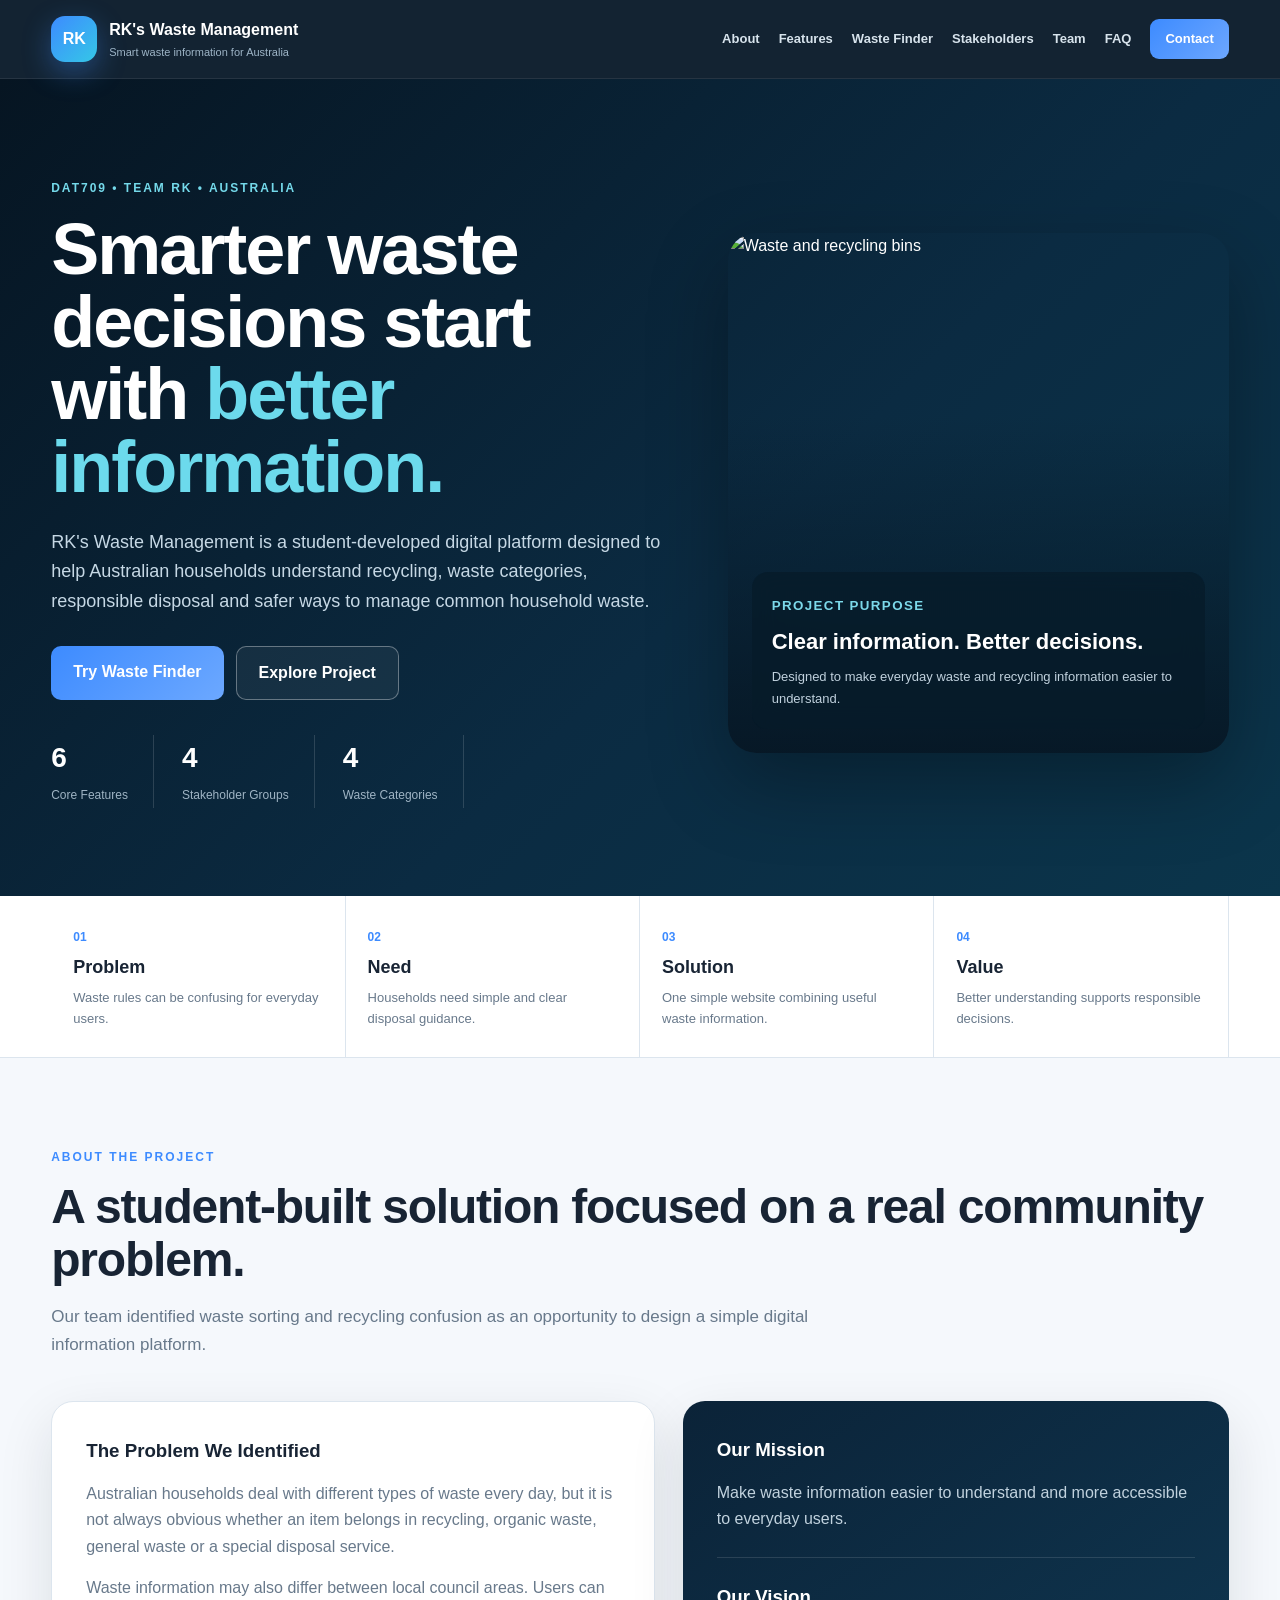
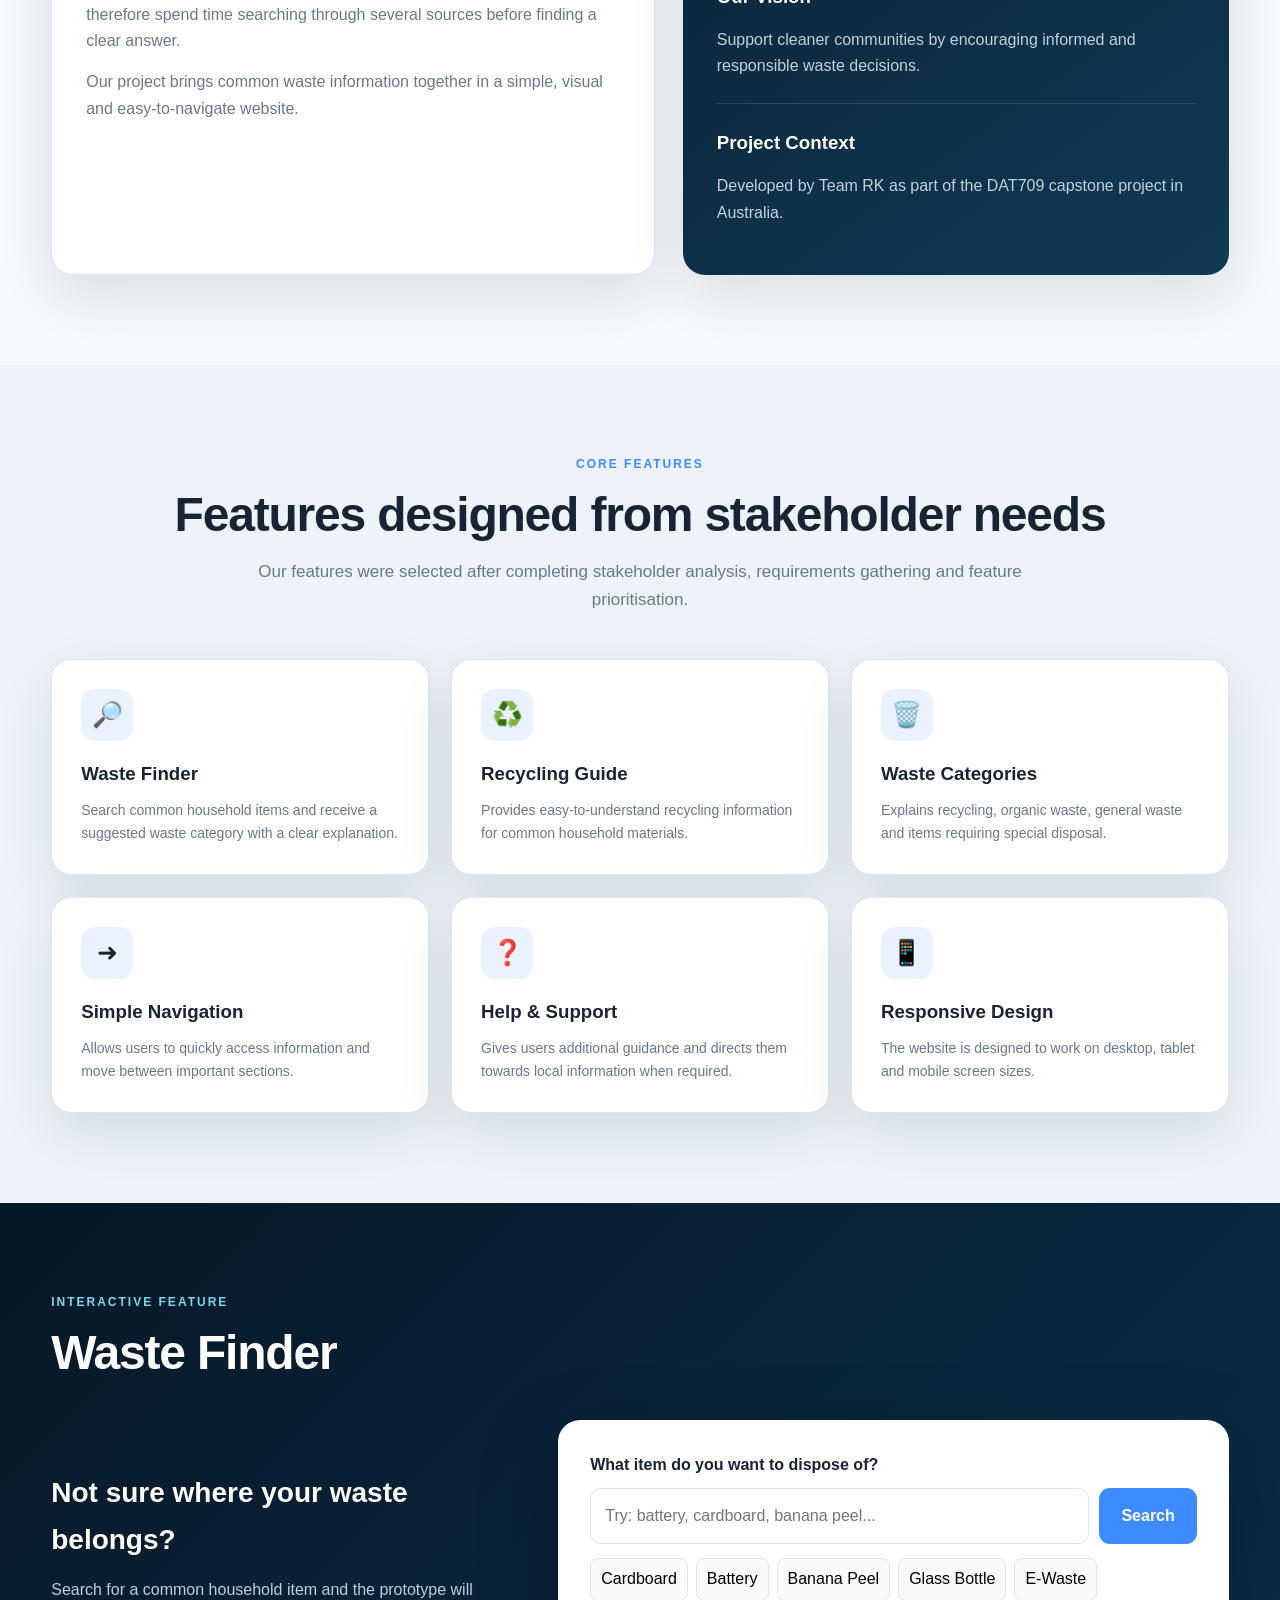
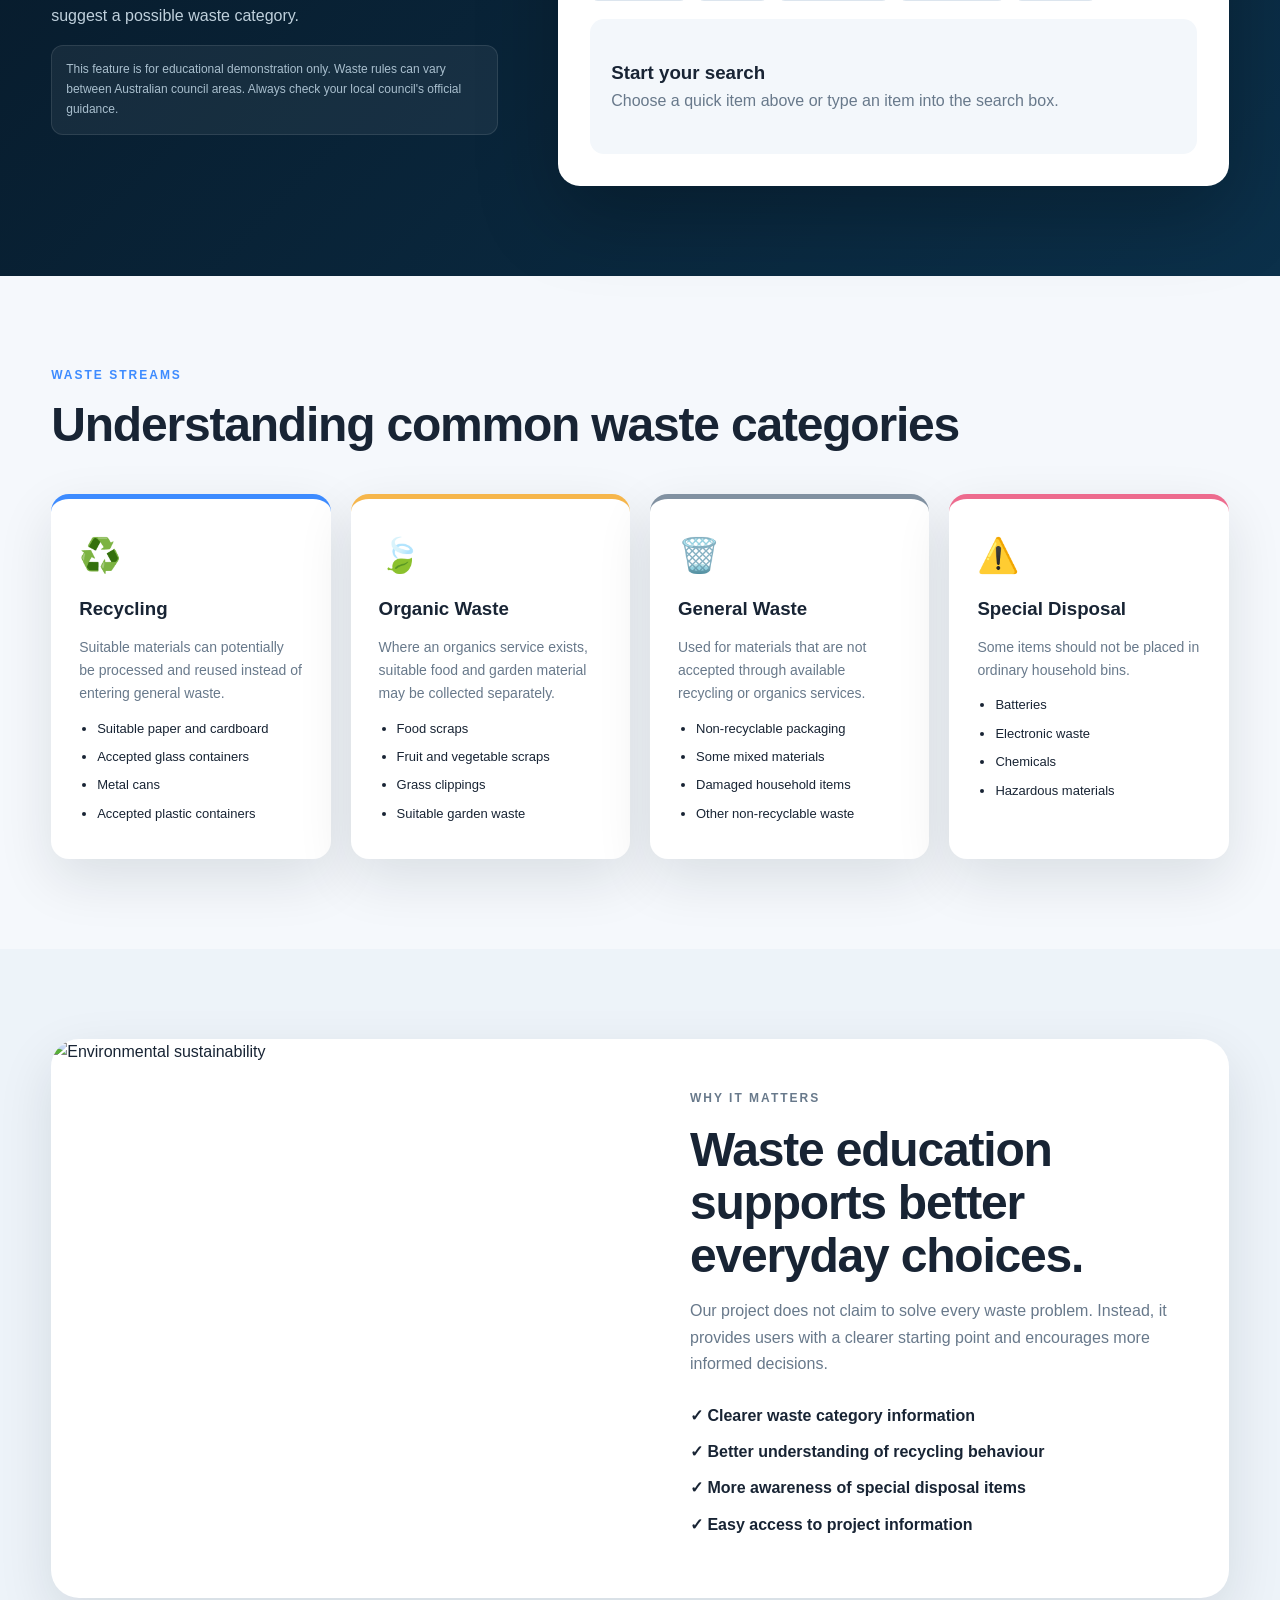
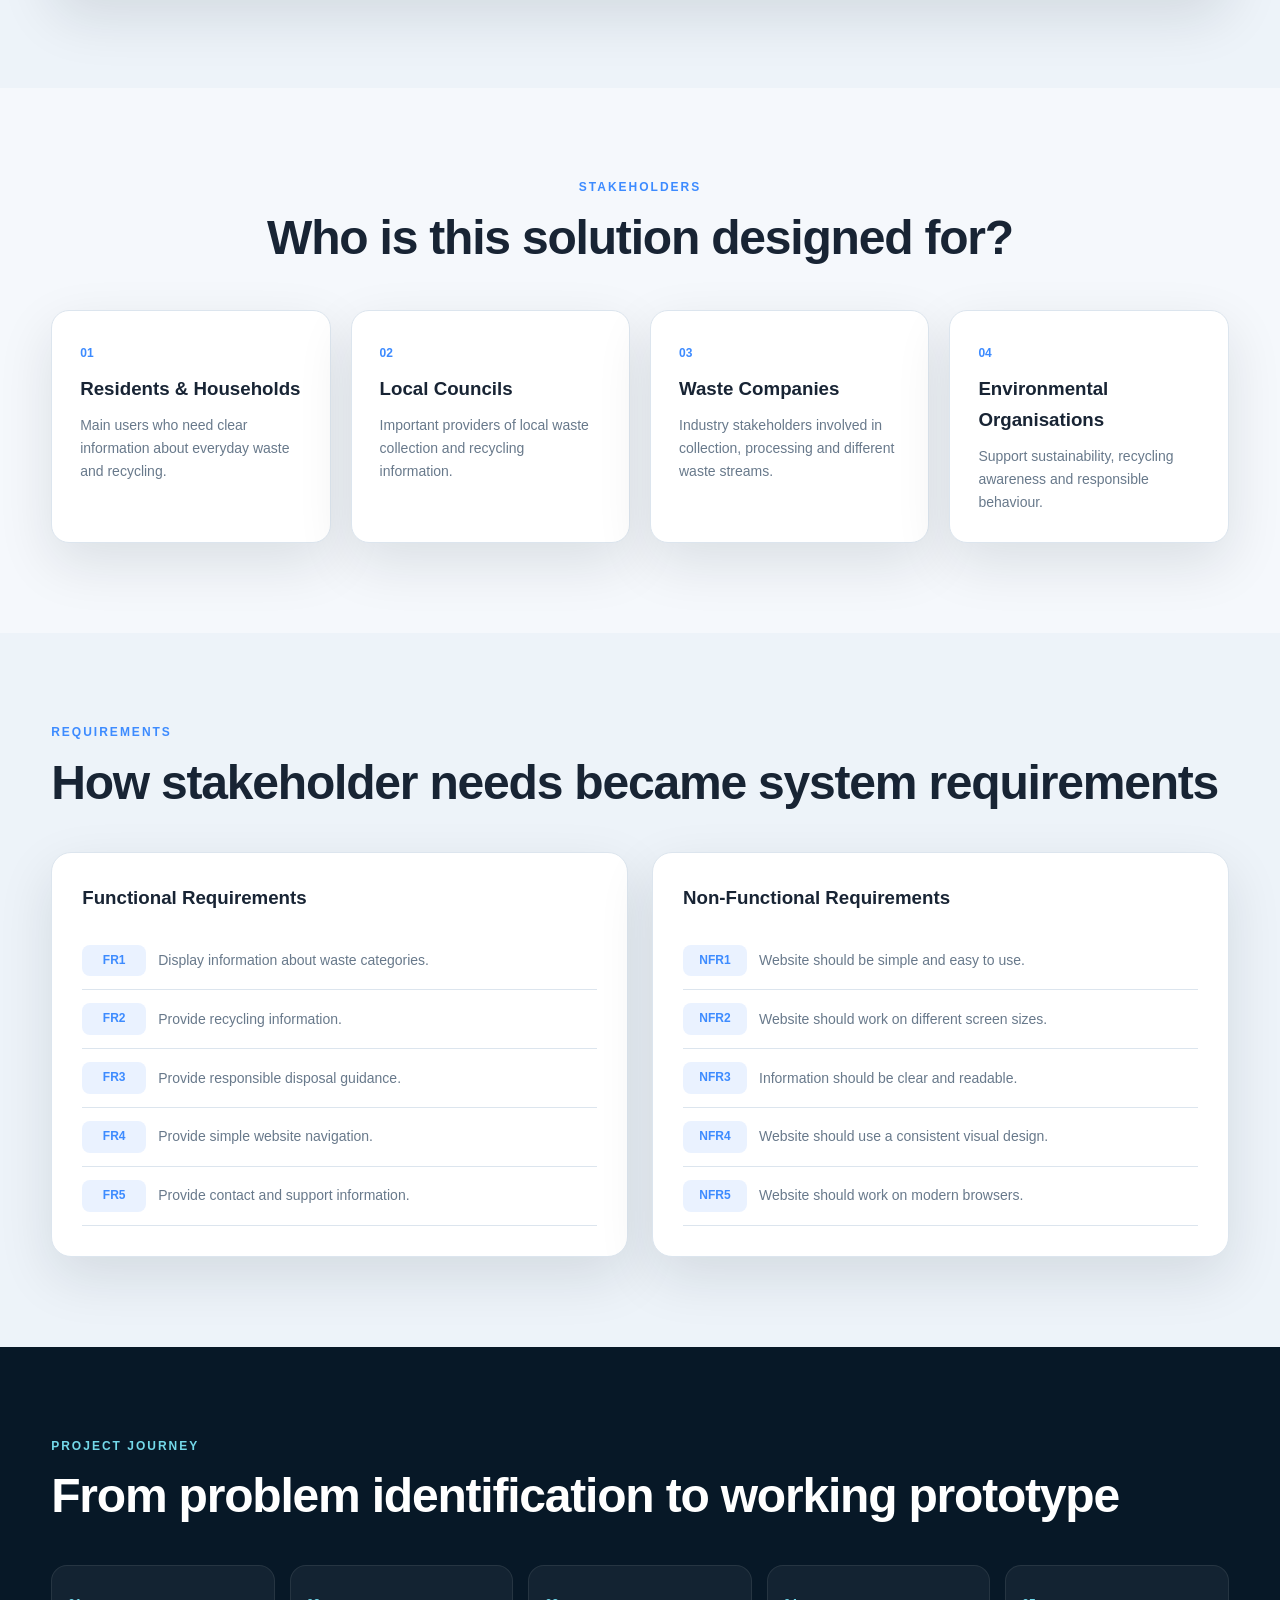
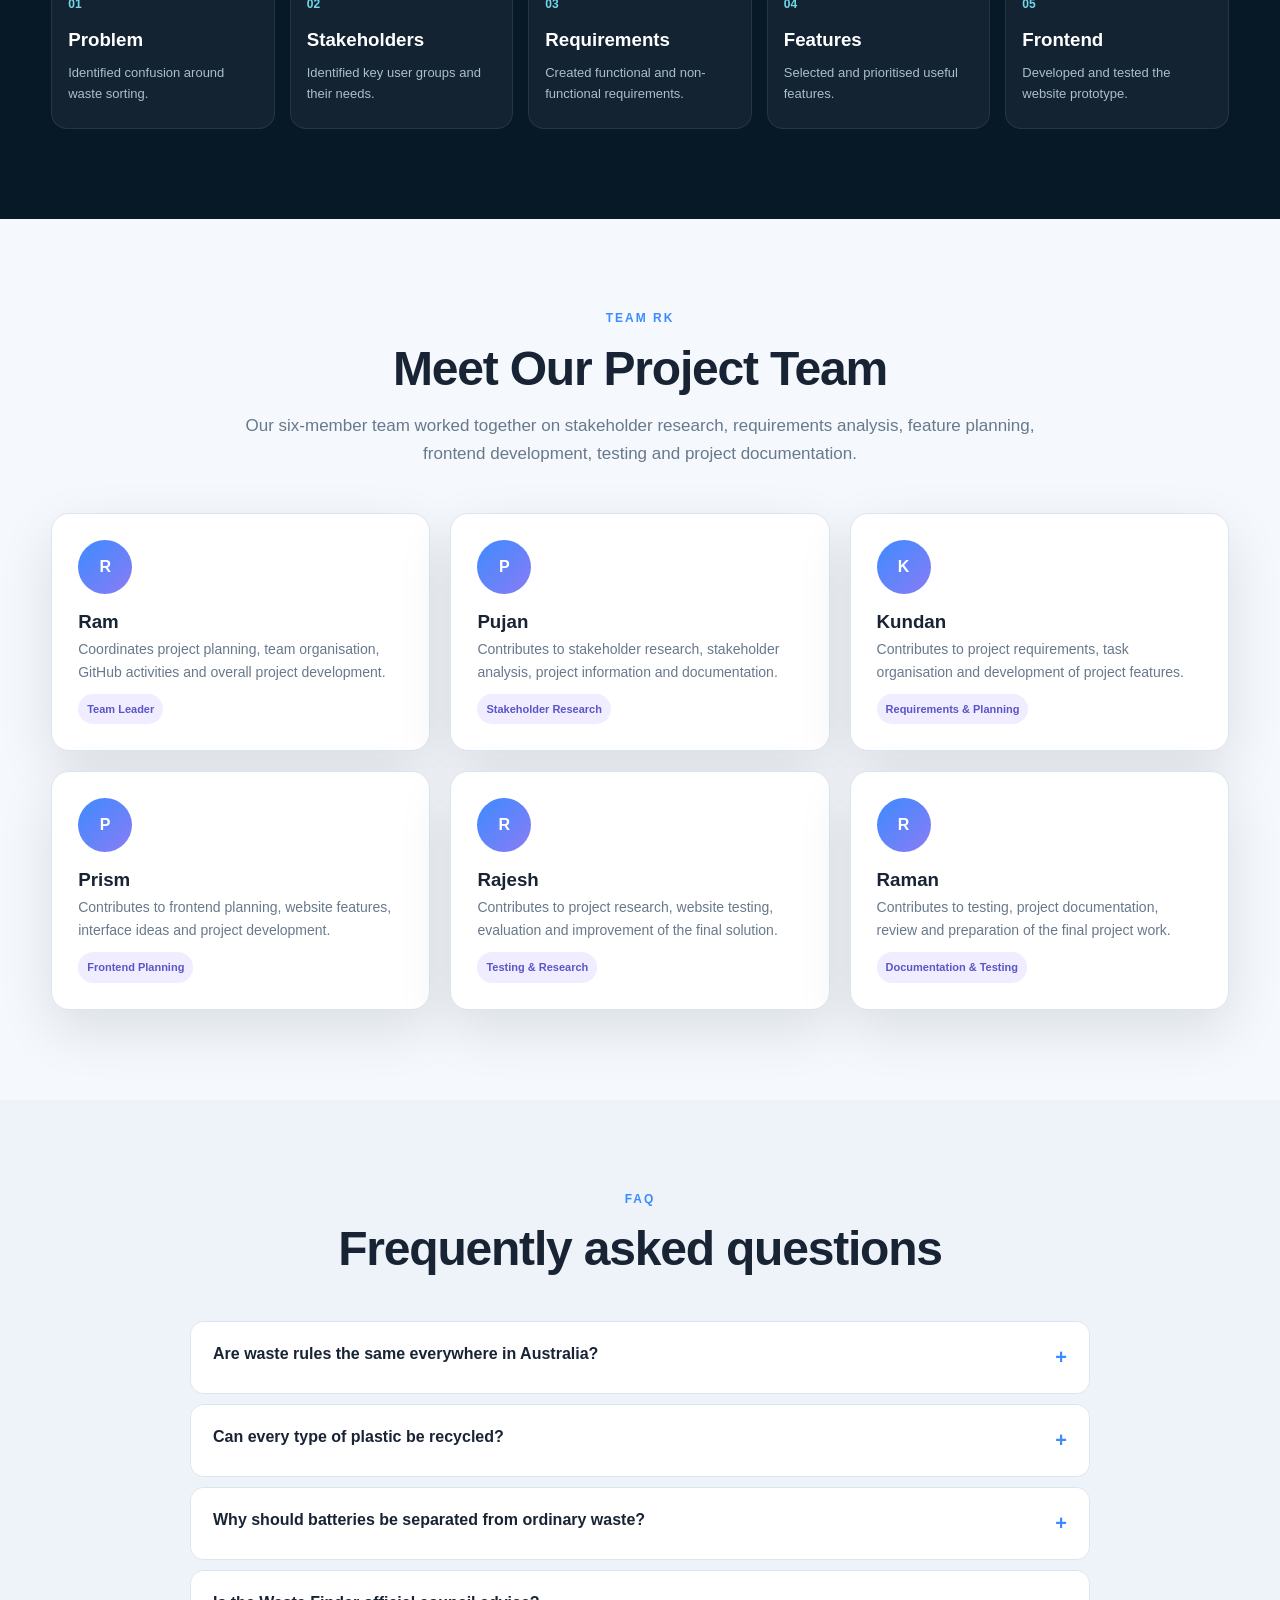
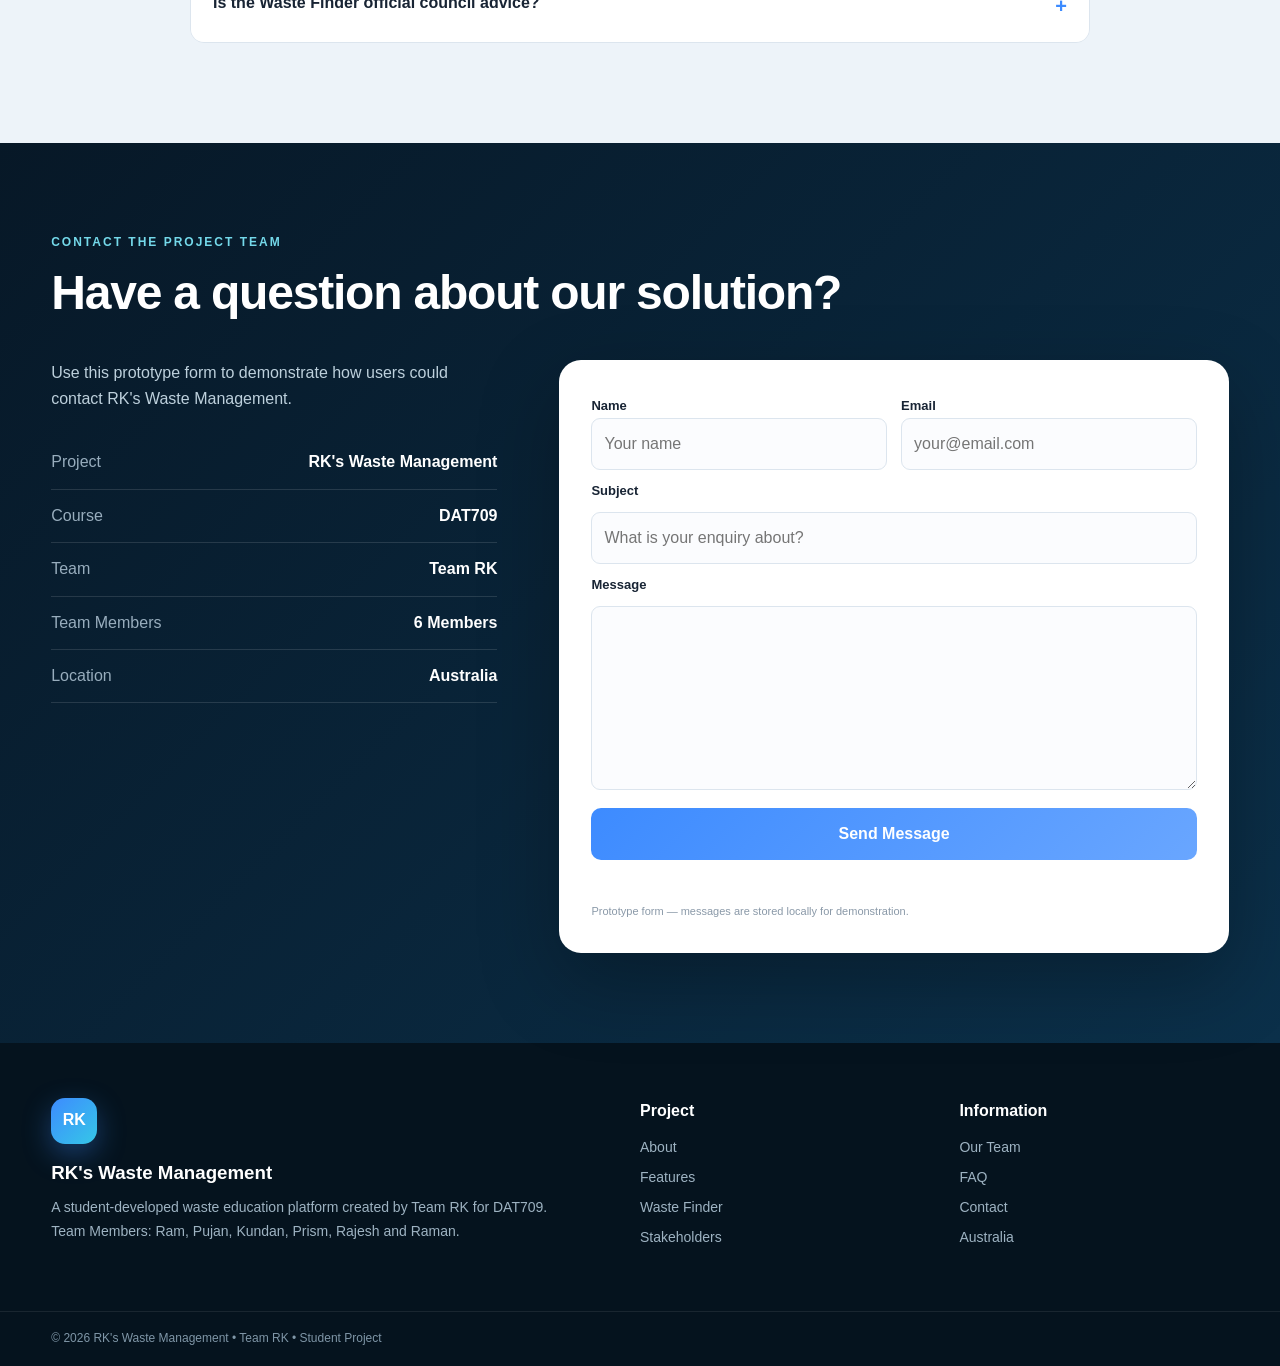
==== index.html @ faa13563 "RK waste management website" ====
<!DOCTYPE html>
<html lang="en">

<head>

    <meta charset="UTF-8">

    <meta name="viewport"
          content="width=device-width, initial-scale=1.0">

    <meta name="description"
          content="RK's Waste Management is a student-developed waste education platform for Australian households.">

    <title>
        RK's Waste Management | Australia
    </title>

    <link rel="stylesheet"
          href="style.css">

</head>


<body>


<!-- HEADER -->

<header class="site-header">

    <div class="container nav-wrap">

        <a href="#home"
           class="brand">

            <div class="brand-mark">
                RK
            </div>

            <div>

                <strong>
                    RK's Waste Management
                </strong>

                <small>
                    Smart waste information for Australia
                </small>

            </div>

        </a>


        <button
            id="menuToggle"
            class="menu-toggle"
            aria-label="Open navigation">

            ☰

        </button>


        <nav id="mainNav">

            <a href="#about">
                About
            </a>

            <a href="#features">
                Features
            </a>

            <a href="#finder">
                Waste Finder
            </a>

            <a href="#stakeholders">
                Stakeholders
            </a>

            <a href="#team">
                Team
            </a>

            <a href="#faq">
                FAQ
            </a>

            <a href="#contact"
               class="nav-cta">

                Contact

            </a>

        </nav>

    </div>

</header>



<main>


<!-- HERO SECTION -->

<section id="home"
         class="hero">

    <div class="container hero-grid">


        <div class="hero-copy reveal">

            <p class="eyebrow">

                DAT709 • TEAM RK • AUSTRALIA

            </p>


            <h1>

                Smarter waste decisions start with

                <span>
                    better information.
                </span>

            </h1>


            <p class="hero-description">

                RK's Waste Management is a student-developed digital platform
                designed to help Australian households understand recycling,
                waste categories, responsible disposal and safer ways to manage
                common household waste.

            </p>


            <div class="hero-actions">

                <a href="#finder"
                   class="btn btn-primary">

                    Try Waste Finder

                </a>


                <a href="#about"
                   class="btn btn-outline">

                    Explore Project

                </a>

            </div>


            <div class="hero-stats">


                <div>

                    <strong>
                        6
                    </strong>

                    <span>
                        Core Features
                    </span>

                </div>


                <div>

                    <strong>
                        4
                    </strong>

                    <span>
                        Stakeholder Groups
                    </span>

                </div>


                <div>

                    <strong>
                        4
                    </strong>

                    <span>
                        Waste Categories
                    </span>

                </div>


            </div>

        </div>



        <div class="hero-image reveal">

            <img
                src="https://images.unsplash.com/photo-1532996122724-e3c354a0b15b?auto=format&fit=crop&w=1200&q=85"
                alt="Waste and recycling bins">


            <div class="hero-image-card">

                <small>

                    PROJECT PURPOSE

                </small>


                <h3>

                    Clear information.
                    Better decisions.

                </h3>


                <p>

                    Designed to make everyday waste and recycling
                    information easier to understand.

                </p>

            </div>

        </div>

    </div>

</section>



<!-- QUICK PROJECT SUMMARY -->

<section class="summary-section">

    <div class="container summary-grid">


        <div>

            <span>
                01
            </span>

            <strong>
                Problem
            </strong>

            <p>

                Waste rules can be confusing for everyday users.

            </p>

        </div>


        <div>

            <span>
                02
            </span>

            <strong>
                Need
            </strong>

            <p>

                Households need simple and clear disposal guidance.

            </p>

        </div>


        <div>

            <span>
                03
            </span>

            <strong>
                Solution
            </strong>

            <p>

                One simple website combining useful waste information.

            </p>

        </div>


        <div>

            <span>
                04
            </span>

            <strong>
                Value
            </strong>

            <p>

                Better understanding supports responsible decisions.

            </p>

        </div>

    </div>

</section>



<!-- ABOUT SECTION -->

<section id="about"
         class="section">

    <div class="container">


        <p class="section-label">

            ABOUT THE PROJECT

        </p>


        <h2 class="section-title">

            A student-built solution focused on a real community problem.

        </h2>


        <p class="section-intro">

            Our team identified waste sorting and recycling confusion as
            an opportunity to design a simple digital information platform.

        </p>



        <div class="about-grid">


            <div class="content-card reveal">

                <h3>

                    The Problem We Identified

                </h3>


                <p>

                    Australian households deal with different types of waste
                    every day, but it is not always obvious whether an item
                    belongs in recycling, organic waste, general waste or
                    a special disposal service.

                </p>


                <p>

                    Waste information may also differ between local council
                    areas. Users can therefore spend time searching through
                    several sources before finding a clear answer.

                </p>


                <p>

                    Our project brings common waste information together
                    in a simple, visual and easy-to-navigate website.

                </p>

            </div>



            <div class="content-card dark-card reveal">


                <h3>

                    Our Mission

                </h3>


                <p>

                    Make waste information easier to understand and more
                    accessible to everyday users.

                </p>


                <hr>


                <h3>

                    Our Vision

                </h3>


                <p>

                    Support cleaner communities by encouraging informed
                    and responsible waste decisions.

                </p>


                <hr>


                <h3>

                    Project Context

                </h3>


                <p>

                    Developed by Team RK as part of the DAT709 capstone
                    project in Australia.

                </p>


            </div>

        </div>

    </div>

</section>



<!-- FEATURES SECTION -->

<section id="features"
         class="section soft-section">

    <div class="container">


        <div class="section-heading-center">


            <p class="section-label">

                CORE FEATURES

            </p>


            <h2 class="section-title">

                Features designed from stakeholder needs

            </h2>


            <p class="section-intro center-text">

                Our features were selected after completing stakeholder
                analysis, requirements gathering and feature prioritisation.

            </p>


        </div>



        <div class="feature-grid">


            <article class="feature-card reveal">


                <div class="feature-icon">

                    🔎

                </div>


                <h3>

                    Waste Finder

                </h3>


                <p>

                    Search common household items and receive a suggested
                    waste category with a clear explanation.

                </p>


            </article>



            <article class="feature-card reveal">


                <div class="feature-icon">

                    ♻️

                </div>


                <h3>

                    Recycling Guide

                </h3>


                <p>

                    Provides easy-to-understand recycling information
                    for common household materials.

                </p>


            </article>



            <article class="feature-card reveal">


                <div class="feature-icon">

                    🗑️

                </div>


                <h3>

                    Waste Categories

                </h3>


                <p>

                    Explains recycling, organic waste, general waste
                    and items requiring special disposal.

                </p>


            </article>



            <article class="feature-card reveal">


                <div class="feature-icon">

                    ➜

                </div>


                <h3>

                    Simple Navigation

                </h3>


                <p>

                    Allows users to quickly access information and
                    move between important sections.

                </p>


            </article>



            <article class="feature-card reveal">


                <div class="feature-icon">

                    ❓

                </div>


                <h3>

                    Help & Support

                </h3>


                <p>

                    Gives users additional guidance and directs them
                    towards local information when required.

                </p>


            </article>



            <article class="feature-card reveal">


                <div class="feature-icon">

                    📱

                </div>


                <h3>

                    Responsive Design

                </h3>


                <p>

                    The website is designed to work on desktop,
                    tablet and mobile screen sizes.

                </p>


            </article>


        </div>

    </div>

</section>



<!-- WASTE FINDER -->

<section id="finder"
         class="section finder-section">

    <div class="container">


        <p class="section-label light-label">

            INTERACTIVE FEATURE

        </p>


        <h2 class="section-title light-title">

            Waste Finder

        </h2>



        <div class="finder-grid">


            <div class="finder-info reveal">


                <h3>

                    Not sure where your waste belongs?

                </h3>


                <p>

                    Search for a common household item and the prototype
                    will suggest a possible waste category.

                </p>


                <div class="information-box">

                    This feature is for educational demonstration only.
                    Waste rules can vary between Australian council areas.
                    Always check your local council's official guidance.

                </div>


            </div>



            <div class="finder-box reveal">


                <label for="wasteSearch">

                    What item do you want to dispose of?

                </label>



                <div class="search-container">


                    <input
                        id="wasteSearch"
                        type="text"
                        placeholder="Try: battery, cardboard, banana peel...">


                    <button id="searchWasteBtn">

                        Search

                    </button>


                </div>



                <div class="quick-search">


                    <button data-item="cardboard">

                        Cardboard

                    </button>


                    <button data-item="battery">

                        Battery

                    </button>


                    <button data-item="banana peel">

                        Banana Peel

                    </button>


                    <button data-item="glass bottle">

                        Glass Bottle

                    </button>


                    <button data-item="e-waste">

                        E-Waste

                    </button>


                </div>



                <div id="wasteResult"
                     class="waste-result">


                    <h3>

                        Start your search

                    </h3>


                    <p>

                        Choose a quick item above or type an item
                        into the search box.

                    </p>


                </div>


            </div>

        </div>

    </div>

</section>



<!-- WASTE CATEGORIES -->

<section class="section">

    <div class="container">


        <p class="section-label">

            WASTE STREAMS

        </p>


        <h2 class="section-title">

            Understanding common waste categories

        </h2>



        <div class="waste-grid">


            <article class="waste-card blue reveal">


                <div class="waste-icon">

                    ♻️

                </div>


                <h3>

                    Recycling

                </h3>


                <p>

                    Suitable materials can potentially be processed
                    and reused instead of entering general waste.

                </p>


                <ul>

                    <li>
                        Suitable paper and cardboard
                    </li>

                    <li>
                        Accepted glass containers
                    </li>

                    <li>
                        Metal cans
                    </li>

                    <li>
                        Accepted plastic containers
                    </li>

                </ul>


            </article>



            <article class="waste-card amber reveal">


                <div class="waste-icon">

                    🍃

                </div>


                <h3>

                    Organic Waste

                </h3>


                <p>

                    Where an organics service exists, suitable food and
                    garden material may be collected separately.

                </p>


                <ul>

                    <li>
                        Food scraps
                    </li>

                    <li>
                        Fruit and vegetable scraps
                    </li>

                    <li>
                        Grass clippings
                    </li>

                    <li>
                        Suitable garden waste
                    </li>

                </ul>


            </article>



            <article class="waste-card slate reveal">


                <div class="waste-icon">

                    🗑️

                </div>


                <h3>

                    General Waste

                </h3>


                <p>

                    Used for materials that are not accepted through
                    available recycling or organics services.

                </p>


                <ul>

                    <li>
                        Non-recyclable packaging
                    </li>

                    <li>
                        Some mixed materials
                    </li>

                    <li>
                        Damaged household items
                    </li>

                    <li>
                        Other non-recyclable waste
                    </li>

                </ul>


            </article>



            <article class="waste-card rose reveal">


                <div class="waste-icon">

                    ⚠️

                </div>


                <h3>

                    Special Disposal

                </h3>


                <p>

                    Some items should not be placed in ordinary
                    household bins.

                </p>


                <ul>

                    <li>
                        Batteries
                    </li>

                    <li>
                        Electronic waste
                    </li>

                    <li>
                        Chemicals
                    </li>

                    <li>
                        Hazardous materials
                    </li>

                </ul>


            </article>


        </div>

    </div>

</section>



<!-- WHY IT MATTERS -->

<section class="section soft-section">

    <div class="container">


        <div class="image-information reveal">


            <img
                src="https://images.unsplash.com/photo-1542601906990-b4d3fb778b09?auto=format&fit=crop&w=1200&q=85"
                alt="Environmental sustainability">


            <div class="image-information-text">


                <p class="section-label">

                    WHY IT MATTERS

                </p>


                <h2 class="section-title">

                    Waste education supports better everyday choices.

                </h2>


                <p>

                    Our project does not claim to solve every waste problem.
                    Instead, it provides users with a clearer starting point
                    and encourages more informed decisions.

                </p>



                <div class="benefit-list">


                    <p>

                        ✓ Clearer waste category information

                    </p>


                    <p>

                        ✓ Better understanding of recycling behaviour

                    </p>


                    <p>

                        ✓ More awareness of special disposal items

                    </p>


                    <p>

                        ✓ Easy access to project information

                    </p>


                </div>

            </div>

        </div>

    </div>

</section>



<!-- STAKEHOLDERS -->

<section id="stakeholders"
         class="section">

    <div class="container">


        <div class="section-heading-center">


            <p class="section-label">

                STAKEHOLDERS

            </p>


            <h2 class="section-title">

                Who is this solution designed for?

            </h2>


        </div>



        <div class="stakeholder-grid">


            <article class="stakeholder-card reveal">


                <span>

                    01

                </span>


                <h3>

                    Residents & Households

                </h3>


                <p>

                    Main users who need clear information about
                    everyday waste and recycling.

                </p>


            </article>



            <article class="stakeholder-card reveal">


                <span>

                    02

                </span>


                <h3>

                    Local Councils

                </h3>


                <p>

                    Important providers of local waste collection
                    and recycling information.

                </p>


            </article>



            <article class="stakeholder-card reveal">


                <span>

                    03

                </span>


                <h3>

                    Waste Companies

                </h3>


                <p>

                    Industry stakeholders involved in collection,
                    processing and different waste streams.

                </p>


            </article>



            <article class="stakeholder-card reveal">


                <span>

                    04

                </span>


                <h3>

                    Environmental Organisations

                </h3>


                <p>

                    Support sustainability, recycling awareness
                    and responsible behaviour.

                </p>


            </article>


        </div>

    </div>

</section>



<!-- REQUIREMENTS -->

<section class="section soft-section">

    <div class="container">


        <p class="section-label">

            REQUIREMENTS

        </p>


        <h2 class="section-title">

            How stakeholder needs became system requirements

        </h2>



        <div class="requirements-grid">


            <div class="requirements-card reveal">


                <h3>

                    Functional Requirements

                </h3>


                <div class="requirement">

                    <strong>

                        FR1

                    </strong>

                    <p>

                        Display information about waste categories.

                    </p>

                </div>


                <div class="requirement">

                    <strong>

                        FR2

                    </strong>

                    <p>

                        Provide recycling information.

                    </p>

                </div>


                <div class="requirement">

                    <strong>

                        FR3

                    </strong>

                    <p>

                        Provide responsible disposal guidance.

                    </p>

                </div>


                <div class="requirement">

                    <strong>

                        FR4

                    </strong>

                    <p>

                        Provide simple website navigation.

                    </p>

                </div>


                <div class="requirement">

                    <strong>

                        FR5

                    </strong>

                    <p>

                        Provide contact and support information.

                    </p>

                </div>


            </div>



            <div class="requirements-card reveal">


                <h3>

                    Non-Functional Requirements

                </h3>


                <div class="requirement">

                    <strong>

                        NFR1

                    </strong>

                    <p>

                        Website should be simple and easy to use.

                    </p>

                </div>


                <div class="requirement">

                    <strong>

                        NFR2

                    </strong>

                    <p>

                        Website should work on different screen sizes.

                    </p>

                </div>


                <div class="requirement">

                    <strong>

                        NFR3

                    </strong>

                    <p>

                        Information should be clear and readable.

                    </p>

                </div>


                <div class="requirement">

                    <strong>

                        NFR4

                    </strong>

                    <p>

                        Website should use a consistent visual design.

                    </p>

                </div>


                <div class="requirement">

                    <strong>

                        NFR5

                    </strong>

                    <p>

                        Website should work on modern browsers.

                    </p>

                </div>


            </div>

        </div>

    </div>

</section>



<!-- PROJECT JOURNEY -->

<section class="section journey-section">

    <div class="container">


        <p class="section-label light-label">

            PROJECT JOURNEY

        </p>


        <h2 class="section-title light-title">

            From problem identification to working prototype

        </h2>



        <div class="journey-grid">


            <div class="journey-card reveal">


                <span>

                    01

                </span>


                <h3>

                    Problem

                </h3>


                <p>

                    Identified confusion around waste sorting.

                </p>


            </div>



            <div class="journey-card reveal">


                <span>

                    02

                </span>


                <h3>

                    Stakeholders

                </h3>


                <p>

                    Identified key user groups and their needs.

                </p>


            </div>



            <div class="journey-card reveal">


                <span>

                    03

                </span>


                <h3>

                    Requirements

                </h3>


                <p>

                    Created functional and non-functional requirements.

                </p>


            </div>



            <div class="journey-card reveal">


                <span>

                    04

                </span>


                <h3>

                    Features

                </h3>


                <p>

                    Selected and prioritised useful features.

                </p>


            </div>



            <div class="journey-card reveal">


                <span>

                    05

                </span>


                <h3>

                    Frontend

                </h3>


                <p>

                    Developed and tested the website prototype.

                </p>


            </div>


        </div>

    </div>

</section>



<!-- TEAM SECTION -->

<section id="team"
         class="section">

    <div class="container">


        <div class="section-heading-center">


            <p class="section-label">

                TEAM RK

            </p>


            <h2 class="section-title">

                Meet Our Project Team

            </h2>


            <p class="section-intro center-text">

                Our six-member team worked together on stakeholder research,
                requirements analysis, feature planning, frontend development,
                testing and project documentation.

            </p>


        </div>



        <div class="team-grid">


            <!-- RAM -->

            <article class="team-card reveal">


                <div class="avatar">

                    R

                </div>


                <h3>

                    Ram

                </h3>


                <p>

                    Coordinates project planning, team organisation,
                    GitHub activities and overall project development.

                </p>


                <span class="team-role">

                    Team Leader

                </span>


            </article>



            <!-- PUJAN -->

            <article class="team-card reveal">


                <div class="avatar">

                    P

                </div>


                <h3>

                    Pujan

                </h3>


                <p>

                    Contributes to stakeholder research, stakeholder analysis,
                    project information and documentation.

                </p>


                <span class="team-role">

                    Stakeholder Research

                </span>


            </article>



            <!-- KUNDAN -->

            <article class="team-card reveal">


                <div class="avatar">

                    K

                </div>


                <h3>

                    Kundan

                </h3>


                <p>

                    Contributes to project requirements, task organisation
                    and development of project features.

                </p>


                <span class="team-role">

                    Requirements & Planning

                </span>


            </article>



            <!-- PRISM -->

            <article class="team-card reveal">


                <div class="avatar">

                    P

                </div>


                <h3>

                    Prism

                </h3>


                <p>

                    Contributes to frontend planning, website features,
                    interface ideas and project development.

                </p>


                <span class="team-role">

                    Frontend Planning

                </span>


            </article>



            <!-- RAJESH -->

            <article class="team-card reveal">


                <div class="avatar">

                    R

                </div>


                <h3>

                    Rajesh

                </h3>


                <p>

                    Contributes to project research, website testing,
                    evaluation and improvement of the final solution.

                </p>


                <span class="team-role">

                    Testing & Research

                </span>


            </article>



            <!-- RAMAN -->

            <article class="team-card reveal">


                <div class="avatar">

                    R

                </div>


                <h3>

                    Raman

                </h3>


                <p>

                    Contributes to testing, project documentation,
                    review and preparation of the final project work.

                </p>


                <span class="team-role">

                    Documentation & Testing

                </span>


            </article>


        </div>

    </div>

</section>



<!-- FAQ -->

<section id="faq"
         class="section soft-section">

    <div class="container">


        <div class="section-heading-center">


            <p class="section-label">

                FAQ

            </p>


            <h2 class="section-title">

                Frequently asked questions

            </h2>


        </div>



        <div class="faq-container">


            <article class="faq-card reveal">


                <button class="faq-question">

                    Are waste rules the same everywhere in Australia?

                    <span>

                        +

                    </span>

                </button>


                <div class="faq-answer">


                    <p>

                        No. Waste and recycling services can differ between
                        council areas. Local guidance should always be checked.

                    </p>


                </div>


            </article>



            <article class="faq-card reveal">


                <button class="faq-question">

                    Can every type of plastic be recycled?

                    <span>

                        +

                    </span>

                </button>


                <div class="faq-answer">


                    <p>

                        Not necessarily. Acceptance depends on the material
                        and the local recycling service.

                    </p>


                </div>


            </article>



            <article class="faq-card reveal">


                <button class="faq-question">

                    Why should batteries be separated from ordinary waste?

                    <span>

                        +

                    </span>

                </button>


                <div class="faq-answer">


                    <p>

                        Batteries may require a dedicated collection or
                        recycling service.

                    </p>


                </div>


            </article>



            <article class="faq-card reveal">


                <button class="faq-question">

                    Is the Waste Finder official council advice?

                    <span>

                        +

                    </span>

                </button>


                <div class="faq-answer">


                    <p>

                        No. The Waste Finder is an educational prototype.
                        Official local guidance should always be checked.

                    </p>


                </div>


            </article>


        </div>

    </div>

</section>



<!-- CONTACT -->

<section id="contact"
         class="section contact-section">

    <div class="container">


        <p class="section-label light-label">

            CONTACT THE PROJECT TEAM

        </p>


        <h2 class="section-title light-title">

            Have a question about our solution?

        </h2>



        <div class="contact-grid">


            <div class="contact-information reveal">


                <p>

                    Use this prototype form to demonstrate how users could
                    contact RK's Waste Management.

                </p>



                <div class="contact-detail">

                    <span>

                        Project

                    </span>

                    <strong>

                        RK's Waste Management

                    </strong>

                </div>



                <div class="contact-detail">

                    <span>

                        Course

                    </span>

                    <strong>

                        DAT709

                    </strong>

                </div>



                <div class="contact-detail">

                    <span>

                        Team

                    </span>

                    <strong>

                        Team RK

                    </strong>

                </div>



                <div class="contact-detail">

                    <span>

                        Team Members

                    </span>

                    <strong>

                        6 Members

                    </strong>

                </div>



                <div class="contact-detail">

                    <span>

                        Location

                    </span>

                    <strong>

                        Australia

                    </strong>

                </div>


            </div>



            <form id="contactForm"
                  class="contact-form reveal">


                <div class="form-grid">


                    <div>


                        <label for="name">

                            Name

                        </label>


                        <input
                            id="name"
                            type="text"
                            placeholder="Your name"
                            required>


                    </div>



                    <div>


                        <label for="email">

                            Email

                        </label>


                        <input
                            id="email"
                            type="email"
                            placeholder="your@email.com"
                            required>


                    </div>


                </div>



                <label for="subject">

                    Subject

                </label>


                <input
                    id="subject"
                    type="text"
                    placeholder="What is your enquiry about?"
                    required>



                <label for="message">

                    Message

                </label>


                <textarea
                    id="message"
                    rows="6"
                    placeholder="Write your message here..."
                    required>

                </textarea>



                <button
                    type="submit"
                    class="submit-btn">

                    Send Message

                </button>



                <p
                    id="formMessage"
                    class="form-message">

                </p>



                <small class="form-note">

                    Prototype form — messages are stored locally
                    for demonstration.

                </small>


            </form>


        </div>

    </div>

</section>


</main>



<!-- FOOTER -->

<footer class="footer">


    <div class="container footer-grid">


        <div>


            <div class="brand-mark">

                RK

            </div>


            <h3>

                RK's Waste Management

            </h3>


            <p>

                A student-developed waste education platform
                created by Team RK for DAT709.

            </p>


            <p>

                Team Members:
                Ram, Pujan, Kundan, Prism, Rajesh and Raman.

            </p>


        </div>



        <div>


            <h4>

                Project

            </h4>


            <a href="#about">

                About

            </a>


            <a href="#features">

                Features

            </a>


            <a href="#finder">

                Waste Finder

            </a>


            <a href="#stakeholders">

                Stakeholders

            </a>


        </div>



        <div>


            <h4>

                Information

            </h4>


            <a href="#team">

                Our Team

            </a>


            <a href="#faq">

                FAQ

            </a>


            <a href="#contact">

                Contact

            </a>


            <p>

                Australia

            </p>


        </div>


    </div>



    <div class="footer-bottom">


        <div class="container">

            © <span id="currentYear"></span>

            RK's Waste Management
            • Team RK
            • Student Project

        </div>


    </div>


</footer>



<!-- BACK TO TOP BUTTON -->

<button
    id="backToTop"
    class="back-to-top"
    aria-label="Back to top">

    ↑

</button>



<script src="script.js"></script>


</body>

</html>
---- style.css ----
:root {

    --navy: #071827;
    --navy-light: #0b2b42;

    --blue: #3d8bff;
    --cyan: #35c7e7;
    --amber: #f6b64b;
    --rose: #ed6b8e;
    --violet: #8a7cf5;

    --text: #182434;
    --muted: #68798b;

    --background: #f5f8fc;
    --soft: #edf3f9;

    --white: #ffffff;

    --border: #dce5ee;

    --shadow:
        0 20px 55px rgba(7, 24, 39, 0.11);
}


* {
    box-sizing: border-box;
    margin: 0;
    padding: 0;
}


html {
    scroll-behavior: smooth;
}


body {

    font-family:
        Inter,
        -apple-system,
        BlinkMacSystemFont,
        "Segoe UI",
        Arial,
        sans-serif;

    background: var(--background);

    color: var(--text);

    line-height: 1.65;
}


img {
    max-width: 100%;
    display: block;
}


a {
    text-decoration: none;
}


button,
input,
textarea {
    font: inherit;
}


button {
    cursor: pointer;
}


.container {

    width: min(92%, 1180px);

    margin: auto;
}


.section {

    padding: 90px 0;
}


.soft-section {

    background: var(--soft);
}


.section-label {

    color: var(--blue);

    font-size: 12px;

    font-weight: 900;

    letter-spacing: 2px;

    margin-bottom: 14px;
}


.light-label {

    color: #74d9ea;
}


.section-title {

    font-size:
        clamp(32px, 4vw, 48px);

    line-height: 1.1;

    letter-spacing: -1.2px;

    margin-bottom: 16px;
}


.light-title {

    color: white;
}


.section-intro {

    max-width: 800px;

    color: var(--muted);

    font-size: 17px;
}


.center-text {

    margin-inline: auto;
}


.section-heading-center {

    text-align: center;

    margin-bottom: 45px;
}


/* HEADER */

.site-header {

    position: sticky;

    top: 0;

    z-index: 1000;

    background:
        rgba(7, 24, 39, 0.95);

    backdrop-filter:
        blur(16px);

    border-bottom:
        1px solid rgba(255,255,255,0.08);
}


.nav-wrap {

    min-height: 78px;

    display: flex;

    align-items: center;

    justify-content: space-between;

    gap: 30px;
}


.brand {

    display: flex;

    align-items: center;

    gap: 12px;

    color: white;
}


.brand-mark {

    width: 46px;

    height: 46px;

    border-radius: 14px;

    display: grid;

    place-items: center;

    background:
        linear-gradient(
            135deg,
            var(--blue),
            var(--cyan)
        );

    font-weight: 900;

    color: white;

    box-shadow:
        0 10px 28px rgba(61,139,255,0.35);
}


.brand strong {

    display: block;

    font-size: 16px;
}


.brand small {

    display: block;

    font-size: 11px;

    color: #9eb5c7;
}


#mainNav {

    display: flex;

    align-items: center;

    gap: 19px;
}


#mainNav a {

    color: #d7e3ec;

    font-size: 13px;

    font-weight: 700;
}


#mainNav a:hover {

    color: white;
}


.nav-cta {

    padding: 9px 15px;

    border-radius: 9px;

    background:
        linear-gradient(
            135deg,
            var(--blue),
            #6da7ff
        );

    color: white !important;
}


.menu-toggle {

    display: none;

    background: transparent;

    border: none;

    color: white;

    font-size: 28px;
}


/* HERO */

.hero {

    position: relative;

    overflow: hidden;

    background:
        linear-gradient(
            135deg,
            #061522,
            #0b2b42 58%,
            #0b354b
        );

    color: white;

    padding: 100px 0 88px;
}


.hero-grid {

    display: grid;

    grid-template-columns:
        1.1fr 0.9fr;

    gap: 64px;

    align-items: center;
}


.hero h1 {

    font-size:
        clamp(44px, 6vw, 72px);

    line-height: 1.01;

    letter-spacing: -2px;

    max-width: 780px;

    margin-bottom: 24px;
}


.hero h1 span {

    color: #6cdaec;
}


.eyebrow {

    font-size: 12px;

    font-weight: 900;

    letter-spacing: 2px;

    color: #74d9ea;

    margin-bottom: 14px;
}


.hero-description {

    max-width: 720px;

    color: #c6d8e5;

    font-size: 18px;

    margin-bottom: 29px;
}


.hero-actions {

    display: flex;

    gap: 12px;

    flex-wrap: wrap;

    margin-bottom: 35px;
}


.btn {

    display: inline-block;

    padding: 13px 22px;

    border-radius: 10px;

    font-weight: 800;

    transition: 0.2s;
}


.btn:hover {

    transform: translateY(-2px);
}


.btn-primary {

    background:
        linear-gradient(
            135deg,
            var(--blue),
            #6ca8ff
        );

    color: white;
}


.btn-outline {

    border:
        1px solid rgba(255,255,255,0.34);

    color: white;

    background:
        rgba(255,255,255,0.05);
}


.hero-stats {

    display: flex;

    gap: 28px;

    flex-wrap: wrap;
}


.hero-stats div {

    padding-right: 25px;

    border-right:
        1px solid rgba(255,255,255,0.14);
}


.hero-stats strong {

    display: block;

    font-size: 28px;
}


.hero-stats span {

    font-size: 12px;

    color: #9fb4c4;
}


.hero-image {

    height: 520px;

    border-radius: 28px;

    overflow: hidden;

    position: relative;

    box-shadow:
        0 30px 80px rgba(0,0,0,0.3);
}


.hero-image img {

    width: 100%;

    height: 100%;

    object-fit: cover;
}


.hero-image::after {

    content: "";

    position: absolute;

    inset: 0;

    background:
        linear-gradient(
            to top,
            rgba(6,21,34,0.88),
            transparent 65%
        );
}


.hero-image-card {

    position: absolute;

    z-index: 2;

    left: 24px;

    right: 24px;

    bottom: 24px;

    padding: 20px;

    border-radius: 16px;

    background:
        rgba(7,27,42,0.78);

    backdrop-filter:
        blur(12px);
}


.hero-image-card small {

    color: #7cd9ea;

    font-weight: 900;

    letter-spacing: 1.4px;
}


.hero-image-card h3 {

    margin: 6px 0;

    font-size: 22px;
}


.hero-image-card p {

    color: #c0d1dd;

    font-size: 13px;
}


/* SUMMARY */

.summary-section {

    background: white;

    border-bottom:
        1px solid var(--border);
}


.summary-grid {

    display: grid;

    grid-template-columns:
        repeat(4, 1fr);
}


.summary-grid > div {

    padding: 27px 22px;

    border-right:
        1px solid var(--border);
}


.summary-grid span {

    font-size: 12px;

    font-weight: 900;

    color: var(--blue);
}


.summary-grid strong {

    display: block;

    font-size: 18px;

    margin: 4px 0;
}


.summary-grid p {

    color: var(--muted);

    font-size: 13px;
}


/* ABOUT */

.about-grid {

    display: grid;

    grid-template-columns:
        1.05fr 0.95fr;

    gap: 28px;

    margin-top: 42px;
}


.content-card {

    background: white;

    border:
        1px solid var(--border);

    border-radius: 22px;

    padding: 34px;

    box-shadow: var(--shadow);
}


.content-card h3 {

    margin-bottom: 14px;
}


.content-card p {

    color: var(--muted);

    margin-bottom: 15px;
}


.dark-card {

    background:
        linear-gradient(
            145deg,
            #0b2338,
            #103a55
        );

    color: white;

    border: none;
}


.dark-card p {

    color: #c1d2de;
}


.dark-card hr {

    border: none;

    border-top:
        1px solid rgba(255,255,255,0.12);

    margin: 24px 0;
}


/* FEATURES */

.feature-grid {

    display: grid;

    grid-template-columns:
        repeat(3, 1fr);

    gap: 22px;
}


.feature-card {

    background: white;

    border:
        1px solid var(--border);

    border-radius: 20px;

    padding: 29px;

    box-shadow: var(--shadow);

    transition: 0.25s;
}


.feature-card:hover {

    transform: translateY(-6px);

    border-color:
        rgba(61,139,255,0.4);
}


.feature-icon {

    width: 52px;

    height: 52px;

    display: grid;

    place-items: center;

    border-radius: 14px;

    background: #eaf2ff;

    font-size: 25px;

    margin-bottom: 18px;
}


.feature-card h3 {

    margin-bottom: 9px;
}


.feature-card p {

    color: var(--muted);

    font-size: 14px;
}


/* FINDER */

.finder-section {

    background:
        linear-gradient(
            135deg,
            #071827,
            #0b304a
        );

    color: white;
}


.finder-grid {

    display: grid;

    grid-template-columns:
        0.8fr 1.2fr;

    gap: 60px;

    align-items: center;

    margin-top: 40px;
}


.finder-info h3 {

    font-size: 28px;

    margin-bottom: 14px;
}


.finder-info p {

    color: #bfd0dc;

    margin-bottom: 16px;
}


.information-box {

    padding: 14px;

    border-radius: 12px;

    background:
        rgba(255,255,255,0.06);

    border:
        1px solid rgba(255,255,255,0.1);

    font-size: 12px;

    color: #a9bfce;
}


.finder-box {

    background: white;

    color: var(--text);

    padding: 32px;

    border-radius: 22px;

    box-shadow:
        0 28px 80px rgba(0,0,0,0.25);
}


.finder-box label {

    display: block;

    font-weight: 800;

    margin-bottom: 10px;
}


.search-container {

    display: grid;

    grid-template-columns:
        1fr auto;

    gap: 10px;
}


.search-container input {

    padding: 14px;

    border:
        1px solid var(--border);

    border-radius: 11px;
}


.search-container button {

    border: none;

    border-radius: 11px;

    padding: 0 22px;

    background: var(--blue);

    color: white;

    font-weight: 800;
}


.quick-search {

    display: flex;

    gap: 8px;

    flex-wrap: wrap;

    margin: 14px 0 18px;
}


.quick-search button {

    border:
        1px solid var(--border);

    background: #f8fafc;

    padding: 7px 10px;

    border-radius: 8px;
}


.quick-search button:hover {

    border-color: var(--blue);

    color: var(--blue);
}


.waste-result {

    min-height: 135px;

    background: #f3f7fb;

    border-radius: 14px;

    padding: 21px;

    display: flex;

    flex-direction: column;

    justify-content: center;
}


.waste-result p {

    color: var(--muted);
}


/* WASTE */

.waste-grid {

    display: grid;

    grid-template-columns:
        repeat(4, 1fr);

    gap: 20px;

    margin-top: 42px;
}


.waste-card {

    background: white;

    border-radius: 18px;

    padding: 28px;

    border-top:
        5px solid;

    box-shadow: var(--shadow);
}


.waste-card.blue {

    border-color: var(--blue);
}


.waste-card.amber {

    border-color: var(--amber);
}


.waste-card.slate {

    border-color: #8191a1;
}


.waste-card.rose {

    border-color: var(--rose);
}


.waste-icon {

    font-size: 34px;
}


.waste-card h3 {

    margin: 11px 0;
}


.waste-card p {

    color: var(--muted);

    font-size: 14px;

    margin-bottom: 12px;
}


.waste-card ul {

    padding-left: 18px;
}


.waste-card li {

    font-size: 13px;

    margin-bottom: 7px;
}


/* IMAGE INFORMATION */

.image-information {

    display: grid;

    grid-template-columns:
        1fr 1fr;

    min-height: 520px;

    overflow: hidden;

    border-radius: 28px;

    background: white;

    box-shadow: var(--shadow);
}


.image-information img {

    width: 100%;

    height: 100%;

    object-fit: cover;
}


.image-information-text {

    padding: 50px;

    display: flex;

    flex-direction: column;

    justify-content: center;
}


.image-information-text > p {

    color: var(--muted);

    margin-bottom: 15px;
}


.benefit-list {

    margin-top: 10px;
}


.benefit-list p {

    color: var(--text);

    margin-bottom: 10px;

    font-weight: 600;
}


/* STAKEHOLDER */

.stakeholder-grid {

    display: grid;

    grid-template-columns:
        repeat(4, 1fr);

    gap: 20px;

    margin-top: 42px;
}


.stakeholder-card {

    background: white;

    border:
        1px solid var(--border);

    border-radius: 18px;

    padding: 28px;

    box-shadow: var(--shadow);
}


.stakeholder-card span {

    color: var(--blue);

    font-size: 12px;

    font-weight: 900;
}


.stakeholder-card h3 {

    margin: 9px 0;
}


.stakeholder-card p {

    color: var(--muted);

    font-size: 14px;
}


/* REQUIREMENTS */

.requirements-grid {

    display: grid;

    grid-template-columns:
        1fr 1fr;

    gap: 24px;

    margin-top: 42px;
}


.requirements-card {

    background: white;

    border:
        1px solid var(--border);

    border-radius: 20px;

    padding: 30px;

    box-shadow: var(--shadow);
}


.requirements-card h3 {

    margin-bottom: 18px;
}


.requirement {

    display: grid;

    grid-template-columns:
        64px 1fr;

    gap: 12px;

    align-items: center;

    padding: 13px 0;

    border-bottom:
        1px solid var(--border);
}


.requirement strong {

    text-align: center;

    padding: 6px;

    border-radius: 8px;

    background: #eaf2ff;

    color: var(--blue);

    font-size: 12px;
}


.requirement p {

    color: var(--muted);

    font-size: 14px;
}


/* JOURNEY */

.journey-section {

    background: var(--navy);

    color: white;
}


.journey-grid {

    display: grid;

    grid-template-columns:
        repeat(5, 1fr);

    gap: 15px;

    margin-top: 42px;
}


.journey-card {

    padding: 24px 16px;

    border-radius: 16px;

    background:
        rgba(255,255,255,0.05);

    border:
        1px solid rgba(255,255,255,0.08);
}


.journey-card span {

    color: #70d9ea;

    font-size: 12px;

    font-weight: 900;
}


.journey-card h3 {

    margin: 8px 0 6px;
}


.journey-card p {

    color: #a9bfce;

    font-size: 13px;
}


/* TEAM */

.team-grid {

    display: grid;

    grid-template-columns:
        repeat(3, 1fr);

    gap: 20px;
}


.team-card {

    background: white;

    border:
        1px solid var(--border);

    border-radius: 18px;

    padding: 26px;

    box-shadow: var(--shadow);
}


.avatar {

    width: 54px;

    height: 54px;

    border-radius: 50%;

    display: grid;

    place-items: center;

    background:
        linear-gradient(
            135deg,
            var(--blue),
            var(--violet)
        );

    color: white;

    font-weight: 900;

    margin-bottom: 13px;
}


.team-card p {

    color: var(--muted);

    font-size: 14px;
}


.team-role {

    display: inline-block;

    margin-top: 10px;

    font-size: 11px;

    font-weight: 900;

    color: #5b55c6;

    background: #efedff;

    padding: 6px 9px;

    border-radius: 999px;
}


/* FAQ */

.faq-container {

    max-width: 900px;

    margin: auto;
}


.faq-card {

    background: white;

    border:
        1px solid var(--border);

    border-radius: 14px;

    overflow: hidden;

    margin-bottom: 10px;
}


.faq-question {

    width: 100%;

    display: flex;

    justify-content: space-between;

    gap: 20px;

    padding: 19px 22px;

    background: white;

    border: none;

    text-align: left;

    font-weight: 800;

    color: var(--text);
}


.faq-question span {

    color: var(--blue);

    font-size: 20px;
}


.faq-answer {

    max-height: 0;

    overflow: hidden;

    transition:
        max-height 0.3s ease;
}


.faq-answer p {

    padding:
        0 22px 21px;

    color: var(--muted);
}


.faq-card.active
.faq-answer {

    max-height: 260px;
}


/* CONTACT */

.contact-section {

    background:
        linear-gradient(
            135deg,
            #071827,
            #0b304a
        );

    color: white;
}


.contact-grid {

    display: grid;

    grid-template-columns:
        0.8fr 1.2fr;

    gap: 62px;

    align-items: start;

    margin-top: 40px;
}


.contact-information > p {

    color: #bdd0dc;

    margin-bottom: 24px;
}


.contact-detail {

    display: flex;

    justify-content: space-between;

    gap: 18px;

    padding: 13px 0;

    border-bottom:
        1px solid rgba(255,255,255,0.12);
}


.contact-detail span {

    color: #98adbd;
}


.contact-form {

    background: white;

    color: var(--text);

    padding: 32px;

    border-radius: 22px;

    box-shadow:
        0 28px 80px rgba(0,0,0,0.27);

    display: flex;

    flex-direction: column;

    gap: 10px;
}


.form-grid {

    display: grid;

    grid-template-columns:
        1fr 1fr;

    gap: 14px;
}


.contact-form label {

    font-size: 13px;

    font-weight: 800;
}


.contact-form input,
.contact-form textarea {

    width: 100%;

    padding: 12px;

    border:
        1px solid var(--border);

    border-radius: 9px;

    background: #fbfcfe;
}


.submit-btn {

    margin-top: 8px;

    border: none;

    border-radius: 10px;

    padding: 13px;

    background:
        linear-gradient(
            135deg,
            var(--blue),
            #69a6ff
        );

    color: white;

    font-weight: 900;
}


.form-message {

    min-height: 22px;

    font-size: 13px;

    font-weight: 700;
}


.form-message.success {

    color: #247056;
}


.form-message.error {

    color: #bc3a47;
}


.form-note {

    color: #8a99a8;

    font-size: 11px;
}


/* FOOTER */

.footer {

    background: #05131e;

    color: white;
}


.footer-grid {

    display: grid;

    grid-template-columns:
        2fr 1fr 1fr;

    gap: 50px;

    padding: 55px 0;
}


.footer h3 {

    margin: 14px 0 8px;
}


.footer h4 {

    margin-bottom: 12px;
}


.footer p,
.footer a {

    color: #9eb3c2;

    font-size: 14px;
}


.footer a {

    display: block;

    margin-bottom: 7px;
}


.footer-bottom {

    padding: 17px 0;

    border-top:
        1px solid rgba(255,255,255,0.08);

    color: #7f96a7;

    font-size: 12px;
}


/* BACK TO TOP */

.back-to-top {

    position: fixed;

    right: 20px;

    bottom: 20px;

    width: 46px;

    height: 46px;

    border: none;

    border-radius: 50%;

    background: var(--blue);

    color: white;

    display: none;

    place-items: center;

    box-shadow:
        0 10px 25px rgba(61,139,255,0.34);

    z-index: 900;
}


.back-to-top.show {

    display: grid;
}


/* ANIMATION */

.reveal {

    opacity: 0;

    transform:
        translateY(22px);

    transition:
        opacity 0.65s ease,
        transform 0.65s ease;
}


.reveal.visible {

    opacity: 1;

    transform: none;
}


/* TABLET */

@media (max-width: 1050px) {

    .hero-grid,
    .finder-grid,
    .contact-grid,
    .image-information {

        grid-template-columns: 1fr;
    }


    .feature-grid,
    .team-grid {

        grid-template-columns:
            repeat(2, 1fr);
    }


    .waste-grid,
    .stakeholder-grid {

        grid-template-columns:
            repeat(2, 1fr);
    }


    .journey-grid {

        grid-template-columns:
            repeat(2, 1fr);
    }

}


/* MOBILE */

@media (max-width: 820px) {

    .menu-toggle {

        display: block;
    }


    #mainNav {

        position: absolute;

        top: 72px;

        left: 4%;

        right: 4%;

        display: none;

        flex-direction: column;

        align-items: stretch;

        padding: 18px;

        border-radius: 14px;

        background: var(--navy);

        box-shadow: var(--shadow);
    }


    #mainNav.open {

        display: flex;
    }


    .about-grid,
    .requirements-grid,
    .form-grid {

        grid-template-columns: 1fr;
    }


    .summary-grid {

        grid-template-columns:
            repeat(2, 1fr);
    }

}


@media (max-width: 600px) {

    .section {

        padding: 68px 0;
    }


    .hero {

        padding:
            80px 0 64px;
    }


    .summary-grid,
    .feature-grid,
    .waste-grid,
    .stakeholder-grid,
    .team-grid,
    .journey-grid,
    .footer-grid {

        grid-template-columns: 1fr;
    }


    .search-container {

        grid-template-columns: 1fr;
    }


    .search-container button {

        padding: 12px;
    }


    .image-information-text {

        padding: 34px;
    }

}
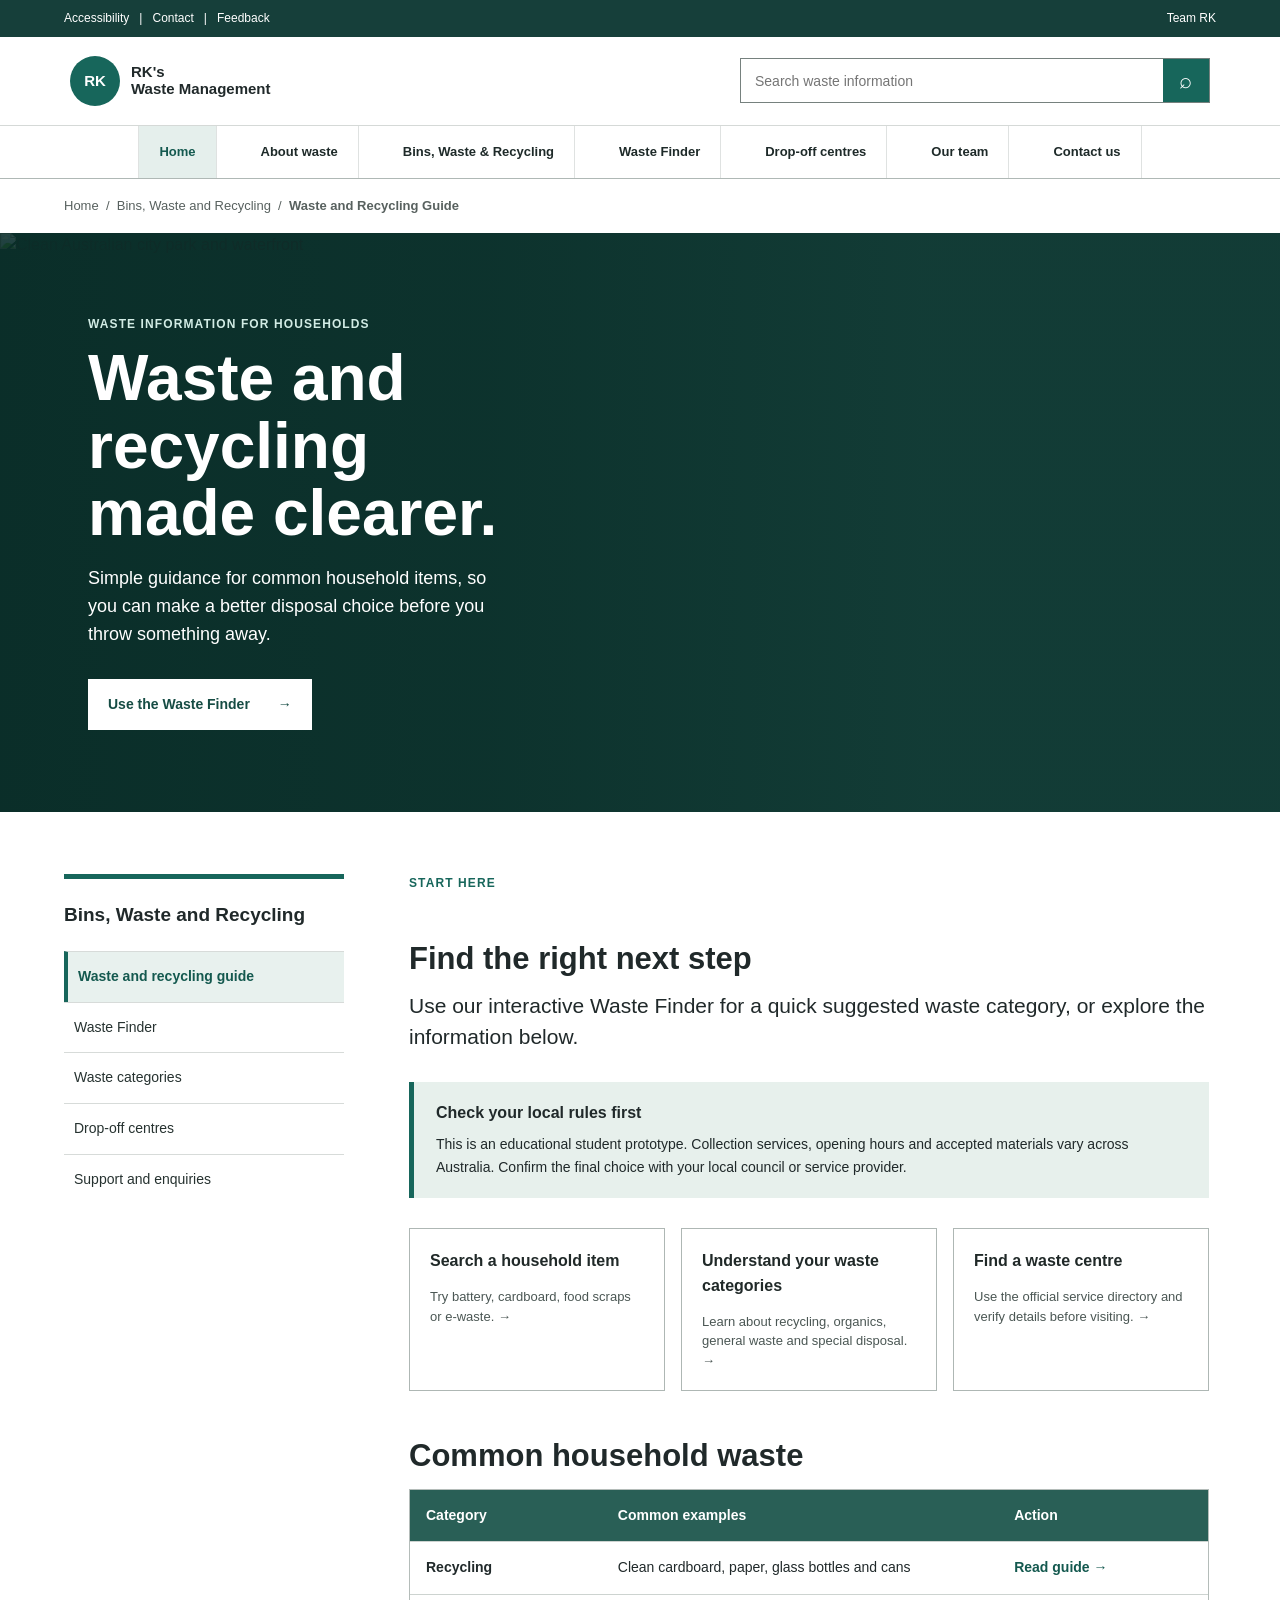
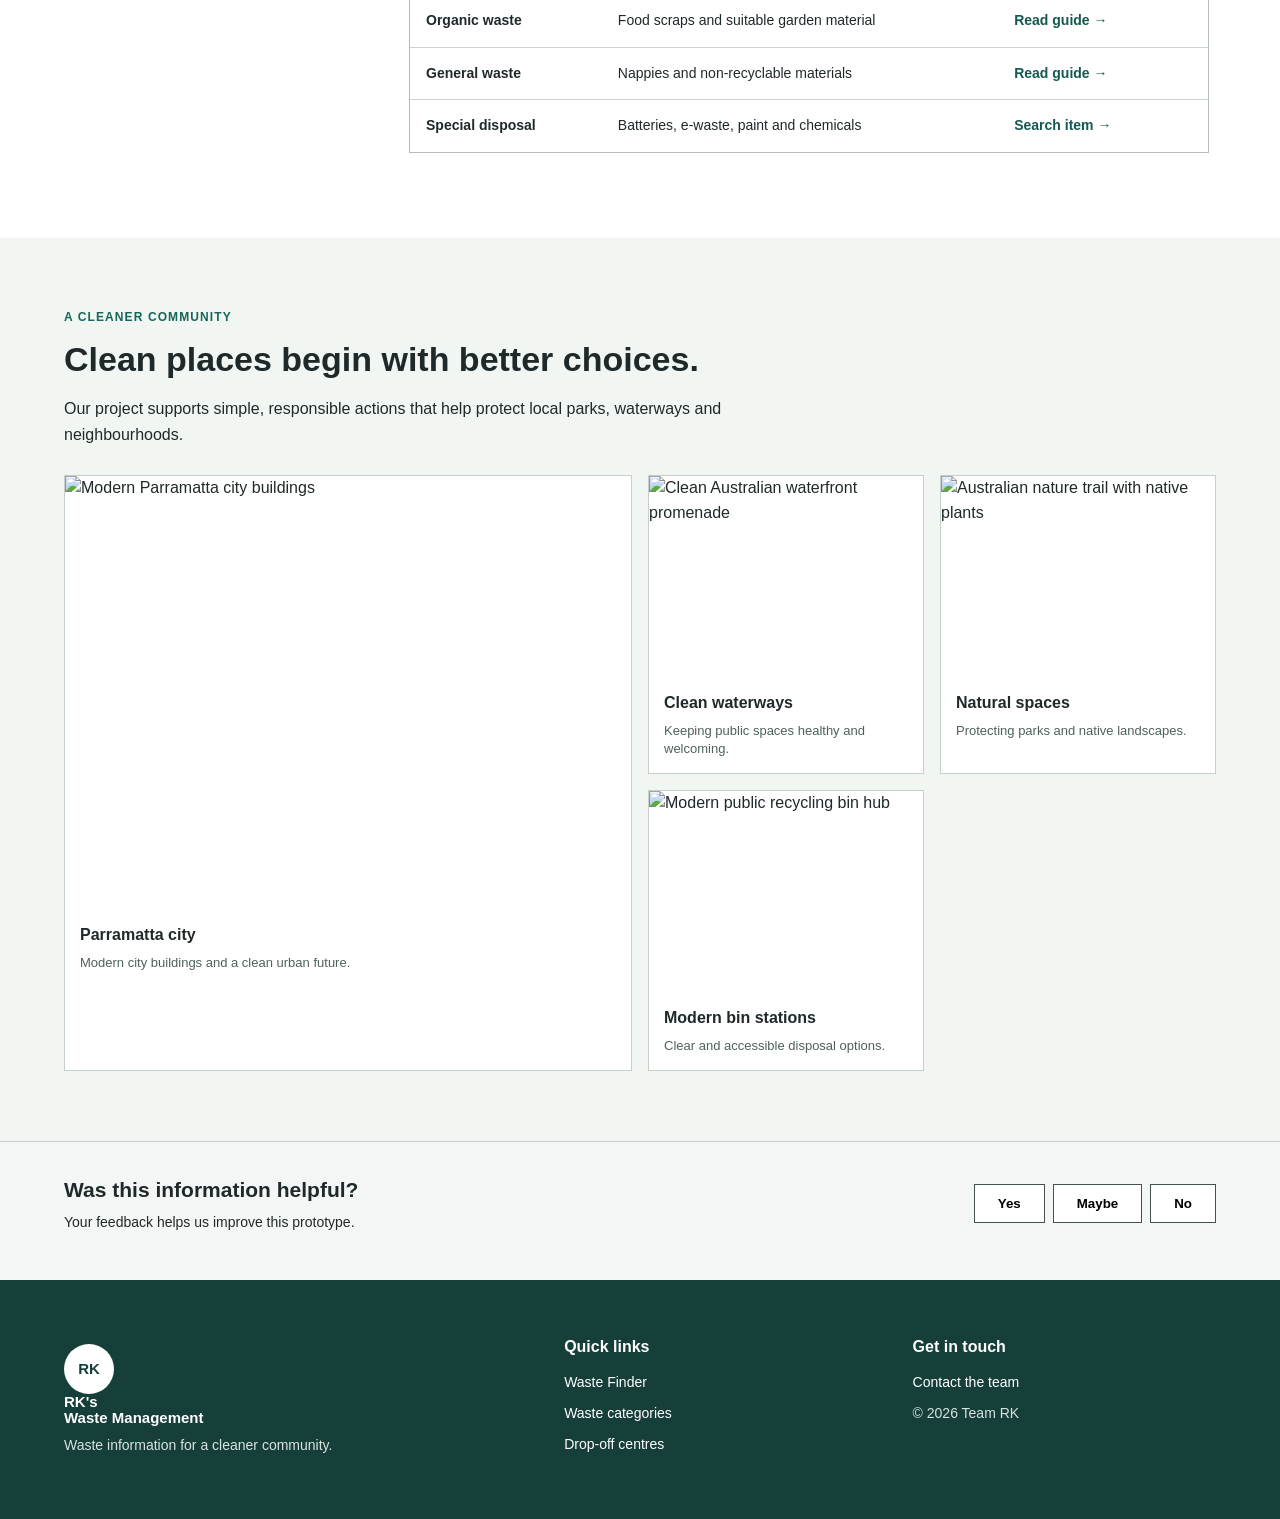
==== commit 1d064c49: "Fix website navigation and publish all pages" ====
--- a/index.html
+++ b/index.html
@@ -1,2614 +1,11 @@
-<!DOCTYPE html>
-<html lang="en">
-
-<head>
-
-    <meta charset="UTF-8">
-
-    <meta name="viewport"
-          content="width=device-width, initial-scale=1.0">
-
-    <meta name="description"
-          content="RK's Waste Management is a student-developed waste education platform for Australian households.">
-
-    <title>
-        RK's Waste Management | Australia
-    </title>
-
-    <link rel="stylesheet"
-          href="style.css">
-
-</head>
-
-
-<body>
-
-
-<!-- HEADER -->
-
-<header class="site-header">
-
-    <div class="container nav-wrap">
-
-        <a href="#home"
-           class="brand">
-
-            <div class="brand-mark">
-                RK
-            </div>
-
-            <div>
-
-                <strong>
-                    RK's Waste Management
-                </strong>
-
-                <small>
-                    Smart waste information for Australia
-                </small>
-
-            </div>
-
-        </a>
-
-
-        <button
-            id="menuToggle"
-            class="menu-toggle"
-            aria-label="Open navigation">
-
-            ☰
-
-        </button>
-
-
-        <nav id="mainNav">
-
-            <a href="#about">
-                About
-            </a>
-
-            <a href="#features">
-                Features
-            </a>
-
-            <a href="#finder">
-                Waste Finder
-            </a>
-
-            <a href="#stakeholders">
-                Stakeholders
-            </a>
-
-            <a href="#team">
-                Team
-            </a>
-
-            <a href="#faq">
-                FAQ
-            </a>
-
-            <a href="#contact"
-               class="nav-cta">
-
-                Contact
-
-            </a>
-
-        </nav>
-
-    </div>
-
-</header>
-
-
-
-<main>
-
-
-<!-- HERO SECTION -->
-
-<section id="home"
-         class="hero">
-
-    <div class="container hero-grid">
-
-
-        <div class="hero-copy reveal">
-
-            <p class="eyebrow">
-
-                DAT709 • TEAM RK • AUSTRALIA
-
-            </p>
-
-
-            <h1>
-
-                Smarter waste decisions start with
-
-                <span>
-                    better information.
-                </span>
-
-            </h1>
-
-
-            <p class="hero-description">
-
-                RK's Waste Management is a student-developed digital platform
-                designed to help Australian households understand recycling,
-                waste categories, responsible disposal and safer ways to manage
-                common household waste.
-
-            </p>
-
-
-            <div class="hero-actions">
-
-                <a href="#finder"
-                   class="btn btn-primary">
-
-                    Try Waste Finder
-
-                </a>
-
-
-                <a href="#about"
-                   class="btn btn-outline">
-
-                    Explore Project
-
-                </a>
-
-            </div>
-
-
-            <div class="hero-stats">
-
-
-                <div>
-
-                    <strong>
-                        6
-                    </strong>
-
-                    <span>
-                        Core Features
-                    </span>
-
-                </div>
-
-
-                <div>
-
-                    <strong>
-                        4
-                    </strong>
-
-                    <span>
-                        Stakeholder Groups
-                    </span>
-
-                </div>
-
-
-                <div>
-
-                    <strong>
-                        4
-                    </strong>
-
-                    <span>
-                        Waste Categories
-                    </span>
-
-                </div>
-
-
-            </div>
-
-        </div>
-
-
-
-        <div class="hero-image reveal">
-
-            <img
-                src="https://images.unsplash.com/photo-1532996122724-e3c354a0b15b?auto=format&fit=crop&w=1200&q=85"
-                alt="Waste and recycling bins">
-
-
-            <div class="hero-image-card">
-
-                <small>
-
-                    PROJECT PURPOSE
-
-                </small>
-
-
-                <h3>
-
-                    Clear information.
-                    Better decisions.
-
-                </h3>
-
-
-                <p>
-
-                    Designed to make everyday waste and recycling
-                    information easier to understand.
-
-                </p>
-
-            </div>
-
-        </div>
-
-    </div>
-
-</section>
-
-
-
-<!-- QUICK PROJECT SUMMARY -->
-
-<section class="summary-section">
-
-    <div class="container summary-grid">
-
-
-        <div>
-
-            <span>
-                01
-            </span>
-
-            <strong>
-                Problem
-            </strong>
-
-            <p>
-
-                Waste rules can be confusing for everyday users.
-
-            </p>
-
-        </div>
-
-
-        <div>
-
-            <span>
-                02
-            </span>
-
-            <strong>
-                Need
-            </strong>
-
-            <p>
-
-                Households need simple and clear disposal guidance.
-
-            </p>
-
-        </div>
-
-
-        <div>
-
-            <span>
-                03
-            </span>
-
-            <strong>
-                Solution
-            </strong>
-
-            <p>
-
-                One simple website combining useful waste information.
-
-            </p>
-
-        </div>
-
-
-        <div>
-
-            <span>
-                04
-            </span>
-
-            <strong>
-                Value
-            </strong>
-
-            <p>
-
-                Better understanding supports responsible decisions.
-
-            </p>
-
-        </div>
-
-    </div>
-
-</section>
-
-
-
-<!-- ABOUT SECTION -->
-
-<section id="about"
-         class="section">
-
-    <div class="container">
-
-
-        <p class="section-label">
-
-            ABOUT THE PROJECT
-
-        </p>
-
-
-        <h2 class="section-title">
-
-            A student-built solution focused on a real community problem.
-
-        </h2>
-
-
-        <p class="section-intro">
-
-            Our team identified waste sorting and recycling confusion as
-            an opportunity to design a simple digital information platform.
-
-        </p>
-
-
-
-        <div class="about-grid">
-
-
-            <div class="content-card reveal">
-
-                <h3>
-
-                    The Problem We Identified
-
-                </h3>
-
-
-                <p>
-
-                    Australian households deal with different types of waste
-                    every day, but it is not always obvious whether an item
-                    belongs in recycling, organic waste, general waste or
-                    a special disposal service.
-
-                </p>
-
-
-                <p>
-
-                    Waste information may also differ between local council
-                    areas. Users can therefore spend time searching through
-                    several sources before finding a clear answer.
-
-                </p>
-
-
-                <p>
-
-                    Our project brings common waste information together
-                    in a simple, visual and easy-to-navigate website.
-
-                </p>
-
-            </div>
-
-
-
-            <div class="content-card dark-card reveal">
-
-
-                <h3>
-
-                    Our Mission
-
-                </h3>
-
-
-                <p>
-
-                    Make waste information easier to understand and more
-                    accessible to everyday users.
-
-                </p>
-
-
-                <hr>
-
-
-                <h3>
-
-                    Our Vision
-
-                </h3>
-
-
-                <p>
-
-                    Support cleaner communities by encouraging informed
-                    and responsible waste decisions.
-
-                </p>
-
-
-                <hr>
-
-
-                <h3>
-
-                    Project Context
-
-                </h3>
-
-
-                <p>
-
-                    Developed by Team RK as part of the DAT709 capstone
-                    project in Australia.
-
-                </p>
-
-
-            </div>
-
-        </div>
-
-    </div>
-
-</section>
-
-
-
-<!-- FEATURES SECTION -->
-
-<section id="features"
-         class="section soft-section">
-
-    <div class="container">
-
-
-        <div class="section-heading-center">
-
-
-            <p class="section-label">
-
-                CORE FEATURES
-
-            </p>
-
-
-            <h2 class="section-title">
-
-                Features designed from stakeholder needs
-
-            </h2>
-
-
-            <p class="section-intro center-text">
-
-                Our features were selected after completing stakeholder
-                analysis, requirements gathering and feature prioritisation.
-
-            </p>
-
-
-        </div>
-
-
-
-        <div class="feature-grid">
-
-
-            <article class="feature-card reveal">
-
-
-                <div class="feature-icon">
-
-                    🔎
-
-                </div>
-
-
-                <h3>
-
-                    Waste Finder
-
-                </h3>
-
-
-                <p>
-
-                    Search common household items and receive a suggested
-                    waste category with a clear explanation.
-
-                </p>
-
-
-            </article>
-
-
-
-            <article class="feature-card reveal">
-
-
-                <div class="feature-icon">
-
-                    ♻️
-
-                </div>
-
-
-                <h3>
-
-                    Recycling Guide
-
-                </h3>
-
-
-                <p>
-
-                    Provides easy-to-understand recycling information
-                    for common household materials.
-
-                </p>
-
-
-            </article>
-
-
-
-            <article class="feature-card reveal">
-
-
-                <div class="feature-icon">
-
-                    🗑️
-
-                </div>
-
-
-                <h3>
-
-                    Waste Categories
-
-                </h3>
-
-
-                <p>
-
-                    Explains recycling, organic waste, general waste
-                    and items requiring special disposal.
-
-                </p>
-
-
-            </article>
-
-
-
-            <article class="feature-card reveal">
-
-
-                <div class="feature-icon">
-
-                    ➜
-
-                </div>
-
-
-                <h3>
-
-                    Simple Navigation
-
-                </h3>
-
-
-                <p>
-
-                    Allows users to quickly access information and
-                    move between important sections.
-
-                </p>
-
-
-            </article>
-
-
-
-            <article class="feature-card reveal">
-
-
-                <div class="feature-icon">
-
-                    ❓
-
-                </div>
-
-
-                <h3>
-
-                    Help & Support
-
-                </h3>
-
-
-                <p>
-
-                    Gives users additional guidance and directs them
-                    towards local information when required.
-
-                </p>
-
-
-            </article>
-
-
-
-            <article class="feature-card reveal">
-
-
-                <div class="feature-icon">
-
-                    📱
-
-                </div>
-
-
-                <h3>
-
-                    Responsive Design
-
-                </h3>
-
-
-                <p>
-
-                    The website is designed to work on desktop,
-                    tablet and mobile screen sizes.
-
-                </p>
-
-
-            </article>
-
-
-        </div>
-
-    </div>
-
-</section>
-
-
-
-<!-- WASTE FINDER -->
-
-<section id="finder"
-         class="section finder-section">
-
-    <div class="container">
-
-
-        <p class="section-label light-label">
-
-            INTERACTIVE FEATURE
-
-        </p>
-
-
-        <h2 class="section-title light-title">
-
-            Waste Finder
-
-        </h2>
-
-
-
-        <div class="finder-grid">
-
-
-            <div class="finder-info reveal">
-
-
-                <h3>
-
-                    Not sure where your waste belongs?
-
-                </h3>
-
-
-                <p>
-
-                    Search for a common household item and the prototype
-                    will suggest a possible waste category.
-
-                </p>
-
-
-                <div class="information-box">
-
-                    This feature is for educational demonstration only.
-                    Waste rules can vary between Australian council areas.
-                    Always check your local council's official guidance.
-
-                </div>
-
-
-            </div>
-
-
-
-            <div class="finder-box reveal">
-
-
-                <label for="wasteSearch">
-
-                    What item do you want to dispose of?
-
-                </label>
-
-
-
-                <div class="search-container">
-
-
-                    <input
-                        id="wasteSearch"
-                        type="text"
-                        placeholder="Try: battery, cardboard, banana peel...">
-
-
-                    <button id="searchWasteBtn">
-
-                        Search
-
-                    </button>
-
-
-                </div>
-
-
-
-                <div class="quick-search">
-
-
-                    <button data-item="cardboard">
-
-                        Cardboard
-
-                    </button>
-
-
-                    <button data-item="battery">
-
-                        Battery
-
-                    </button>
-
-
-                    <button data-item="banana peel">
-
-                        Banana Peel
-
-                    </button>
-
-
-                    <button data-item="glass bottle">
-
-                        Glass Bottle
-
-                    </button>
-
-
-                    <button data-item="e-waste">
-
-                        E-Waste
-
-                    </button>
-
-
-                </div>
-
-
-
-                <div id="wasteResult"
-                     class="waste-result">
-
-
-                    <h3>
-
-                        Start your search
-
-                    </h3>
-
-
-                    <p>
-
-                        Choose a quick item above or type an item
-                        into the search box.
-
-                    </p>
-
-
-                </div>
-
-
-            </div>
-
-        </div>
-
-    </div>
-
-</section>
-
-
-
-<!-- WASTE CATEGORIES -->
-
-<section class="section">
-
-    <div class="container">
-
-
-        <p class="section-label">
-
-            WASTE STREAMS
-
-        </p>
-
-
-        <h2 class="section-title">
-
-            Understanding common waste categories
-
-        </h2>
-
-
-
-        <div class="waste-grid">
-
-
-            <article class="waste-card blue reveal">
-
-
-                <div class="waste-icon">
-
-                    ♻️
-
-                </div>
-
-
-                <h3>
-
-                    Recycling
-
-                </h3>
-
-
-                <p>
-
-                    Suitable materials can potentially be processed
-                    and reused instead of entering general waste.
-
-                </p>
-
-
-                <ul>
-
-                    <li>
-                        Suitable paper and cardboard
-                    </li>
-
-                    <li>
-                        Accepted glass containers
-                    </li>
-
-                    <li>
-                        Metal cans
-                    </li>
-
-                    <li>
-                        Accepted plastic containers
-                    </li>
-
-                </ul>
-
-
-            </article>
-
-
-
-            <article class="waste-card amber reveal">
-
-
-                <div class="waste-icon">
-
-                    🍃
-
-                </div>
-
-
-                <h3>
-
-                    Organic Waste
-
-                </h3>
-
-
-                <p>
-
-                    Where an organics service exists, suitable food and
-                    garden material may be collected separately.
-
-                </p>
-
-
-                <ul>
-
-                    <li>
-                        Food scraps
-                    </li>
-
-                    <li>
-                        Fruit and vegetable scraps
-                    </li>
-
-                    <li>
-                        Grass clippings
-                    </li>
-
-                    <li>
-                        Suitable garden waste
-                    </li>
-
-                </ul>
-
-
-            </article>
-
-
-
-            <article class="waste-card slate reveal">
-
-
-                <div class="waste-icon">
-
-                    🗑️
-
-                </div>
-
-
-                <h3>
-
-                    General Waste
-
-                </h3>
-
-
-                <p>
-
-                    Used for materials that are not accepted through
-                    available recycling or organics services.
-
-                </p>
-
-
-                <ul>
-
-                    <li>
-                        Non-recyclable packaging
-                    </li>
-
-                    <li>
-                        Some mixed materials
-                    </li>
-
-                    <li>
-                        Damaged household items
-                    </li>
-
-                    <li>
-                        Other non-recyclable waste
-                    </li>
-
-                </ul>
-
-
-            </article>
-
-
-
-            <article class="waste-card rose reveal">
-
-
-                <div class="waste-icon">
-
-                    ⚠️
-
-                </div>
-
-
-                <h3>
-
-                    Special Disposal
-
-                </h3>
-
-
-                <p>
-
-                    Some items should not be placed in ordinary
-                    household bins.
-
-                </p>
-
-
-                <ul>
-
-                    <li>
-                        Batteries
-                    </li>
-
-                    <li>
-                        Electronic waste
-                    </li>
-
-                    <li>
-                        Chemicals
-                    </li>
-
-                    <li>
-                        Hazardous materials
-                    </li>
-
-                </ul>
-
-
-            </article>
-
-
-        </div>
-
-    </div>
-
-</section>
-
-
-
-<!-- WHY IT MATTERS -->
-
-<section class="section soft-section">
-
-    <div class="container">
-
-
-        <div class="image-information reveal">
-
-
-            <img
-                src="https://images.unsplash.com/photo-1542601906990-b4d3fb778b09?auto=format&fit=crop&w=1200&q=85"
-                alt="Environmental sustainability">
-
-
-            <div class="image-information-text">
-
-
-                <p class="section-label">
-
-                    WHY IT MATTERS
-
-                </p>
-
-
-                <h2 class="section-title">
-
-                    Waste education supports better everyday choices.
-
-                </h2>
-
-
-                <p>
-
-                    Our project does not claim to solve every waste problem.
-                    Instead, it provides users with a clearer starting point
-                    and encourages more informed decisions.
-
-                </p>
-
-
-
-                <div class="benefit-list">
-
-
-                    <p>
-
-                        ✓ Clearer waste category information
-
-                    </p>
-
-
-                    <p>
-
-                        ✓ Better understanding of recycling behaviour
-
-                    </p>
-
-
-                    <p>
-
-                        ✓ More awareness of special disposal items
-
-                    </p>
-
-
-                    <p>
-
-                        ✓ Easy access to project information
-
-                    </p>
-
-
-                </div>
-
-            </div>
-
-        </div>
-
-    </div>
-
-</section>
-
-
-
-<!-- STAKEHOLDERS -->
-
-<section id="stakeholders"
-         class="section">
-
-    <div class="container">
-
-
-        <div class="section-heading-center">
-
-
-            <p class="section-label">
-
-                STAKEHOLDERS
-
-            </p>
-
-
-            <h2 class="section-title">
-
-                Who is this solution designed for?
-
-            </h2>
-
-
-        </div>
-
-
-
-        <div class="stakeholder-grid">
-
-
-            <article class="stakeholder-card reveal">
-
-
-                <span>
-
-                    01
-
-                </span>
-
-
-                <h3>
-
-                    Residents & Households
-
-                </h3>
-
-
-                <p>
-
-                    Main users who need clear information about
-                    everyday waste and recycling.
-
-                </p>
-
-
-            </article>
-
-
-
-            <article class="stakeholder-card reveal">
-
-
-                <span>
-
-                    02
-
-                </span>
-
-
-                <h3>
-
-                    Local Councils
-
-                </h3>
-
-
-                <p>
-
-                    Important providers of local waste collection
-                    and recycling information.
-
-                </p>
-
-
-            </article>
-
-
-
-            <article class="stakeholder-card reveal">
-
-
-                <span>
-
-                    03
-
-                </span>
-
-
-                <h3>
-
-                    Waste Companies
-
-                </h3>
-
-
-                <p>
-
-                    Industry stakeholders involved in collection,
-                    processing and different waste streams.
-
-                </p>
-
-
-            </article>
-
-
-
-            <article class="stakeholder-card reveal">
-
-
-                <span>
-
-                    04
-
-                </span>
-
-
-                <h3>
-
-                    Environmental Organisations
-
-                </h3>
-
-
-                <p>
-
-                    Support sustainability, recycling awareness
-                    and responsible behaviour.
-
-                </p>
-
-
-            </article>
-
-
-        </div>
-
-    </div>
-
-</section>
-
-
-
-<!-- REQUIREMENTS -->
-
-<section class="section soft-section">
-
-    <div class="container">
-
-
-        <p class="section-label">
-
-            REQUIREMENTS
-
-        </p>
-
-
-        <h2 class="section-title">
-
-            How stakeholder needs became system requirements
-
-        </h2>
-
-
-
-        <div class="requirements-grid">
-
-
-            <div class="requirements-card reveal">
-
-
-                <h3>
-
-                    Functional Requirements
-
-                </h3>
-
-
-                <div class="requirement">
-
-                    <strong>
-
-                        FR1
-
-                    </strong>
-
-                    <p>
-
-                        Display information about waste categories.
-
-                    </p>
-
-                </div>
-
-
-                <div class="requirement">
-
-                    <strong>
-
-                        FR2
-
-                    </strong>
-
-                    <p>
-
-                        Provide recycling information.
-
-                    </p>
-
-                </div>
-
-
-                <div class="requirement">
-
-                    <strong>
-
-                        FR3
-
-                    </strong>
-
-                    <p>
-
-                        Provide responsible disposal guidance.
-
-                    </p>
-
-                </div>
-
-
-                <div class="requirement">
-
-                    <strong>
-
-                        FR4
-
-                    </strong>
-
-                    <p>
-
-                        Provide simple website navigation.
-
-                    </p>
-
-                </div>
-
-
-                <div class="requirement">
-
-                    <strong>
-
-                        FR5
-
-                    </strong>
-
-                    <p>
-
-                        Provide contact and support information.
-
-                    </p>
-
-                </div>
-
-
-            </div>
-
-
-
-            <div class="requirements-card reveal">
-
-
-                <h3>
-
-                    Non-Functional Requirements
-
-                </h3>
-
-
-                <div class="requirement">
-
-                    <strong>
-
-                        NFR1
-
-                    </strong>
-
-                    <p>
-
-                        Website should be simple and easy to use.
-
-                    </p>
-
-                </div>
-
-
-                <div class="requirement">
-
-                    <strong>
-
-                        NFR2
-
-                    </strong>
-
-                    <p>
-
-                        Website should work on different screen sizes.
-
-                    </p>
-
-                </div>
-
-
-                <div class="requirement">
-
-                    <strong>
-
-                        NFR3
-
-                    </strong>
-
-                    <p>
-
-                        Information should be clear and readable.
-
-                    </p>
-
-                </div>
-
-
-                <div class="requirement">
-
-                    <strong>
-
-                        NFR4
-
-                    </strong>
-
-                    <p>
-
-                        Website should use a consistent visual design.
-
-                    </p>
-
-                </div>
-
-
-                <div class="requirement">
-
-                    <strong>
-
-                        NFR5
-
-                    </strong>
-
-                    <p>
-
-                        Website should work on modern browsers.
-
-                    </p>
-
-                </div>
-
-
-            </div>
-
-        </div>
-
-    </div>
-
-</section>
-
-
-
-<!-- PROJECT JOURNEY -->
-
-<section class="section journey-section">
-
-    <div class="container">
-
-
-        <p class="section-label light-label">
-
-            PROJECT JOURNEY
-
-        </p>
-
-
-        <h2 class="section-title light-title">
-
-            From problem identification to working prototype
-
-        </h2>
-
-
-
-        <div class="journey-grid">
-
-
-            <div class="journey-card reveal">
-
-
-                <span>
-
-                    01
-
-                </span>
-
-
-                <h3>
-
-                    Problem
-
-                </h3>
-
-
-                <p>
-
-                    Identified confusion around waste sorting.
-
-                </p>
-
-
-            </div>
-
-
-
-            <div class="journey-card reveal">
-
-
-                <span>
-
-                    02
-
-                </span>
-
-
-                <h3>
-
-                    Stakeholders
-
-                </h3>
-
-
-                <p>
-
-                    Identified key user groups and their needs.
-
-                </p>
-
-
-            </div>
-
-
-
-            <div class="journey-card reveal">
-
-
-                <span>
-
-                    03
-
-                </span>
-
-
-                <h3>
-
-                    Requirements
-
-                </h3>
-
-
-                <p>
-
-                    Created functional and non-functional requirements.
-
-                </p>
-
-
-            </div>
-
-
-
-            <div class="journey-card reveal">
-
-
-                <span>
-
-                    04
-
-                </span>
-
-
-                <h3>
-
-                    Features
-
-                </h3>
-
-
-                <p>
-
-                    Selected and prioritised useful features.
-
-                </p>
-
-
-            </div>
-
-
-
-            <div class="journey-card reveal">
-
-
-                <span>
-
-                    05
-
-                </span>
-
-
-                <h3>
-
-                    Frontend
-
-                </h3>
-
-
-                <p>
-
-                    Developed and tested the website prototype.
-
-                </p>
-
-
-            </div>
-
-
-        </div>
-
-    </div>
-
-</section>
-
-
-
-<!-- TEAM SECTION -->
-
-<section id="team"
-         class="section">
-
-    <div class="container">
-
-
-        <div class="section-heading-center">
-
-
-            <p class="section-label">
-
-                TEAM RK
-
-            </p>
-
-
-            <h2 class="section-title">
-
-                Meet Our Project Team
-
-            </h2>
-
-
-            <p class="section-intro center-text">
-
-                Our six-member team worked together on stakeholder research,
-                requirements analysis, feature planning, frontend development,
-                testing and project documentation.
-
-            </p>
-
-
-        </div>
-
-
-
-        <div class="team-grid">
-
-
-            <!-- RAM -->
-
-            <article class="team-card reveal">
-
-
-                <div class="avatar">
-
-                    R
-
-                </div>
-
-
-                <h3>
-
-                    Ram
-
-                </h3>
-
-
-                <p>
-
-                    Coordinates project planning, team organisation,
-                    GitHub activities and overall project development.
-
-                </p>
-
-
-                <span class="team-role">
-
-                    Team Leader
-
-                </span>
-
-
-            </article>
-
-
-
-            <!-- PUJAN -->
-
-            <article class="team-card reveal">
-
-
-                <div class="avatar">
-
-                    P
-
-                </div>
-
-
-                <h3>
-
-                    Pujan
-
-                </h3>
-
-
-                <p>
-
-                    Contributes to stakeholder research, stakeholder analysis,
-                    project information and documentation.
-
-                </p>
-
-
-                <span class="team-role">
-
-                    Stakeholder Research
-
-                </span>
-
-
-            </article>
-
-
-
-            <!-- KUNDAN -->
-
-            <article class="team-card reveal">
-
-
-                <div class="avatar">
-
-                    K
-
-                </div>
-
-
-                <h3>
-
-                    Kundan
-
-                </h3>
-
-
-                <p>
-
-                    Contributes to project requirements, task organisation
-                    and development of project features.
-
-                </p>
-
-
-                <span class="team-role">
-
-                    Requirements & Planning
-
-                </span>
-
-
-            </article>
-
-
-
-            <!-- PRISM -->
-
-            <article class="team-card reveal">
-
-
-                <div class="avatar">
-
-                    P
-
-                </div>
-
-
-                <h3>
-
-                    Prism
-
-                </h3>
-
-
-                <p>
-
-                    Contributes to frontend planning, website features,
-                    interface ideas and project development.
-
-                </p>
-
-
-                <span class="team-role">
-
-                    Frontend Planning
-
-                </span>
-
-
-            </article>
-
-
-
-            <!-- RAJESH -->
-
-            <article class="team-card reveal">
-
-
-                <div class="avatar">
-
-                    R
-
-                </div>
-
-
-                <h3>
-
-                    Rajesh
-
-                </h3>
-
-
-                <p>
-
-                    Contributes to project research, website testing,
-                    evaluation and improvement of the final solution.
-
-                </p>
-
-
-                <span class="team-role">
-
-                    Testing & Research
-
-                </span>
-
-
-            </article>
-
-
-
-            <!-- RAMAN -->
-
-            <article class="team-card reveal">
-
-
-                <div class="avatar">
-
-                    R
-
-                </div>
-
-
-                <h3>
-
-                    Raman
-
-                </h3>
-
-
-                <p>
-
-                    Contributes to testing, project documentation,
-                    review and preparation of the final project work.
-
-                </p>
-
-
-                <span class="team-role">
-
-                    Documentation & Testing
-
-                </span>
-
-
-            </article>
-
-
-        </div>
-
-    </div>
-
-</section>
-
-
-
-<!-- FAQ -->
-
-<section id="faq"
-         class="section soft-section">
-
-    <div class="container">
-
-
-        <div class="section-heading-center">
-
-
-            <p class="section-label">
-
-                FAQ
-
-            </p>
-
-
-            <h2 class="section-title">
-
-                Frequently asked questions
-
-            </h2>
-
-
-        </div>
-
-
-
-        <div class="faq-container">
-
-
-            <article class="faq-card reveal">
-
-
-                <button class="faq-question">
-
-                    Are waste rules the same everywhere in Australia?
-
-                    <span>
-
-                        +
-
-                    </span>
-
-                </button>
-
-
-                <div class="faq-answer">
-
-
-                    <p>
-
-                        No. Waste and recycling services can differ between
-                        council areas. Local guidance should always be checked.
-
-                    </p>
-
-
-                </div>
-
-
-            </article>
-
-
-
-            <article class="faq-card reveal">
-
-
-                <button class="faq-question">
-
-                    Can every type of plastic be recycled?
-
-                    <span>
-
-                        +
-
-                    </span>
-
-                </button>
-
-
-                <div class="faq-answer">
-
-
-                    <p>
-
-                        Not necessarily. Acceptance depends on the material
-                        and the local recycling service.
-
-                    </p>
-
-
-                </div>
-
-
-            </article>
-
-
-
-            <article class="faq-card reveal">
-
-
-                <button class="faq-question">
-
-                    Why should batteries be separated from ordinary waste?
-
-                    <span>
-
-                        +
-
-                    </span>
-
-                </button>
-
-
-                <div class="faq-answer">
-
-
-                    <p>
-
-                        Batteries may require a dedicated collection or
-                        recycling service.
-
-                    </p>
-
-
-                </div>
-
-
-            </article>
-
-
-
-            <article class="faq-card reveal">
-
-
-                <button class="faq-question">
-
-                    Is the Waste Finder official council advice?
-
-                    <span>
-
-                        +
-
-                    </span>
-
-                </button>
-
-
-                <div class="faq-answer">
-
-
-                    <p>
-
-                        No. The Waste Finder is an educational prototype.
-                        Official local guidance should always be checked.
-
-                    </p>
-
-
-                </div>
-
-
-            </article>
-
-
-        </div>
-
-    </div>
-
-</section>
-
-
-
-<!-- CONTACT -->
-
-<section id="contact"
-         class="section contact-section">
-
-    <div class="container">
-
-
-        <p class="section-label light-label">
-
-            CONTACT THE PROJECT TEAM
-
-        </p>
-
-
-        <h2 class="section-title light-title">
-
-            Have a question about our solution?
-
-        </h2>
-
-
-
-        <div class="contact-grid">
-
-
-            <div class="contact-information reveal">
-
-
-                <p>
-
-                    Use this prototype form to demonstrate how users could
-                    contact RK's Waste Management.
-
-                </p>
-
-
-
-                <div class="contact-detail">
-
-                    <span>
-
-                        Project
-
-                    </span>
-
-                    <strong>
-
-                        RK's Waste Management
-
-                    </strong>
-
-                </div>
-
-
-
-                <div class="contact-detail">
-
-                    <span>
-
-                        Course
-
-                    </span>
-
-                    <strong>
-
-                        DAT709
-
-                    </strong>
-
-                </div>
-
-
-
-                <div class="contact-detail">
-
-                    <span>
-
-                        Team
-
-                    </span>
-
-                    <strong>
-
-                        Team RK
-
-                    </strong>
-
-                </div>
-
-
-
-                <div class="contact-detail">
-
-                    <span>
-
-                        Team Members
-
-                    </span>
-
-                    <strong>
-
-                        6 Members
-
-                    </strong>
-
-                </div>
-
-
-
-                <div class="contact-detail">
-
-                    <span>
-
-                        Location
-
-                    </span>
-
-                    <strong>
-
-                        Australia
-
-                    </strong>
-
-                </div>
-
-
-            </div>
-
-
-
-            <form id="contactForm"
-                  class="contact-form reveal">
-
-
-                <div class="form-grid">
-
-
-                    <div>
-
-
-                        <label for="name">
-
-                            Name
-
-                        </label>
-
-
-                        <input
-                            id="name"
-                            type="text"
-                            placeholder="Your name"
-                            required>
-
-
-                    </div>
-
-
-
-                    <div>
-
-
-                        <label for="email">
-
-                            Email
-
-                        </label>
-
-
-                        <input
-                            id="email"
-                            type="email"
-                            placeholder="your@email.com"
-                            required>
-
-
-                    </div>
-
-
-                </div>
-
-
-
-                <label for="subject">
-
-                    Subject
-
-                </label>
-
-
-                <input
-                    id="subject"
-                    type="text"
-                    placeholder="What is your enquiry about?"
-                    required>
-
-
-
-                <label for="message">
-
-                    Message
-
-                </label>
-
-
-                <textarea
-                    id="message"
-                    rows="6"
-                    placeholder="Write your message here..."
-                    required>
-
-                </textarea>
-
-
-
-                <button
-                    type="submit"
-                    class="submit-btn">
-
-                    Send Message
-
-                </button>
-
-
-
-                <p
-                    id="formMessage"
-                    class="form-message">
-
-                </p>
-
-
-
-                <small class="form-note">
-
-                    Prototype form — messages are stored locally
-                    for demonstration.
-
-                </small>
-
-
-            </form>
-
-
-        </div>
-
-    </div>
-
-</section>
-
-
-</main>
-
-
-
-<!-- FOOTER -->
-
-<footer class="footer">
-
-
-    <div class="container footer-grid">
-
-
-        <div>
-
-
-            <div class="brand-mark">
-
-                RK
-
-            </div>
-
-
-            <h3>
-
-                RK's Waste Management
-
-            </h3>
-
-
-            <p>
-
-                A student-developed waste education platform
-                created by Team RK for DAT709.
-
-            </p>
-
-
-            <p>
-
-                Team Members:
-                Ram, Pujan, Kundan, Prism, Rajesh and Raman.
-
-            </p>
-
-
-        </div>
-
-
-
-        <div>
-
-
-            <h4>
-
-                Project
-
-            </h4>
-
-
-            <a href="#about">
-
-                About
-
-            </a>
-
-
-            <a href="#features">
-
-                Features
-
-            </a>
-
-
-            <a href="#finder">
-
-                Waste Finder
-
-            </a>
-
-
-            <a href="#stakeholders">
-
-                Stakeholders
-
-            </a>
-
-
-        </div>
-
-
-
-        <div>
-
-
-            <h4>
-
-                Information
-
-            </h4>
-
-
-            <a href="#team">
-
-                Our Team
-
-            </a>
-
-
-            <a href="#faq">
-
-                FAQ
-
-            </a>
-
-
-            <a href="#contact">
-
-                Contact
-
-            </a>
-
-
-            <p>
-
-                Australia
-
-            </p>
-
-
-        </div>
-
-
-    </div>
-
-
-
-    <div class="footer-bottom">
-
-
-        <div class="container">
-
-            © <span id="currentYear"></span>
-
-            RK's Waste Management
-            • Team RK
-            • Student Project
-
-        </div>
-
-
-    </div>
-
-
-</footer>
-
-
-
-<!-- BACK TO TOP BUTTON -->
-
-<button
-    id="backToTop"
-    class="back-to-top"
-    aria-label="Back to top">
-
-    ↑
-
-</button>
-
-
-
-<script src="script.js"></script>
-
-
-</body>
-
-</html>+<!doctype html>
+<html lang="en"><head><meta charset="utf-8"><meta name="viewport" content="width=device-width,initial-scale=1"><title>RK's Waste Management | Waste and recycling</title><link rel="stylesheet" href="style.css"><link rel="stylesheet" href="council.css"><link rel="stylesheet" href="gallery.css"></head><body class="council-page">
+<div class="utility"><span>Accessibility &nbsp; | &nbsp; Contact &nbsp; | &nbsp; Feedback</span><span>Team RK</span></div>
+<header class="portal-header"><a class="council-logo" href="index.html"><span>RK</span><b>RK's<br>Waste Management</b></a><label class="site-search"><input id="siteSearch" type="search" placeholder="Search waste information"><button id="siteSearchButton" aria-label="Search">⌕</button></label><button class="menu-toggle" aria-label="Open menu" aria-expanded="false">Menu <b>+</b></button></header>
+<nav class="main-nav council-nav" aria-label="Main navigation"><a class="active" href="index.html">Home</a><a href="about.html">About waste</a><a href="features.html">Bins, Waste & Recycling</a><a href="waste-finder.html">Waste Finder</a><a href="centres.html">Drop-off centres</a><a href="team.html">Our team</a><a href="contact.html">Contact us</a></nav>
+<main><div class="breadcrumbs">Home &nbsp;/&nbsp; Bins, Waste and Recycling &nbsp;/&nbsp; <b>Waste and Recycling Guide</b></div>
+<section class="hero-photo"><img src="images/clean-city-hero.png" alt="Clean Australian city park and waterfront"><div><p class="overline">WASTE INFORMATION FOR HOUSEHOLDS</p><h1>Waste and recycling made clearer.</h1><p>Simple guidance for common household items, so you can make a better disposal choice before you throw something away.</p><a class="council-button" href="waste-finder.html">Use the Waste Finder <span>→</span></a></div></section>
+<section class="council-layout"><aside class="side-menu"><h2>Bins, Waste and Recycling</h2><a class="selected" href="index.html">Waste and recycling guide</a><a href="waste-finder.html">Waste Finder</a><a href="features.html">Waste categories</a><a href="centres.html">Drop-off centres</a><a href="contact.html">Support and enquiries</a></aside><article class="page-content"><p class="overline">START HERE</p><h2>Find the right next step</h2><p class="intro">Use our interactive Waste Finder for a quick suggested waste category, or explore the information below.</p><div class="notice"><b>Check your local rules first</b><p>This is an educational student prototype. Collection services, opening hours and accepted materials vary across Australia. Confirm the final choice with your local council or service provider.</p></div><div class="resource-grid"><a href="waste-finder.html"><b>Search a household item</b><span>Try battery, cardboard, food scraps or e-waste. →</span></a><a href="features.html"><b>Understand your waste categories</b><span>Learn about recycling, organics, general waste and special disposal. →</span></a><a href="centres.html"><b>Find a waste centre</b><span>Use the official service directory and verify details before visiting. →</span></a></div><h2>Common household waste</h2><div class="category-table"><div class="table-head"><b>Category</b><b>Common examples</b><b>Action</b></div><div><strong>Recycling</strong><span>Clean cardboard, paper, glass bottles and cans</span><a href="features.html">Read guide →</a></div><div><strong>Organic waste</strong><span>Food scraps and suitable garden material</span><a href="features.html">Read guide →</a></div><div><strong>General waste</strong><span>Nappies and non-recyclable materials</span><a href="features.html">Read guide →</a></div><div><strong>Special disposal</strong><span>Batteries, e-waste, paint and chemicals</span><a href="waste-finder.html">Search item →</a></div></div></article></section>
+<section class="clean-gallery" aria-labelledby="gallery-title"><div class="gallery-heading"><p class="overline">A CLEANER COMMUNITY</p><h2 id="gallery-title">Clean places begin with better choices.</h2><p>Our project supports simple, responsible actions that help protect local parks, waterways and neighbourhoods.</p></div><div class="gallery-grid"><figure class="gallery-feature"><img src="images/parramatta-buildings.png" alt="Modern Parramatta city buildings"><figcaption><b>Parramatta city</b><span>Modern city buildings and a clean urban future.</span></figcaption></figure><figure><img src="images/clean-waterfront.png" alt="Clean Australian waterfront promenade"><figcaption><b>Clean waterways</b><span>Keeping public spaces healthy and welcoming.</span></figcaption></figure><figure><img src="images/nature-trail.png" alt="Australian nature trail with native plants"><figcaption><b>Natural spaces</b><span>Protecting parks and native landscapes.</span></figcaption></figure><figure><img src="images/modern-bin-hub.png" alt="Modern public recycling bin hub"><figcaption><b>Modern bin stations</b><span>Clear and accessible disposal options.</span></figcaption></figure></div></section>
+<section class="feedback" aria-labelledby="feedback-title"><div><h2 id="feedback-title">Was this information helpful?</h2><p>Your feedback helps us improve this prototype.</p></div><div><button data-feedback="Yes">Yes</button><button data-feedback="Maybe">Maybe</button><button data-feedback="No">No</button></div><p id="feedbackMessage" class="feedback-message" aria-live="polite"></p></section></main>
+<footer class="council-footer"><div><a class="council-logo" href="index.html"><span>RK</span><b>RK's<br>Waste Management</b></a><p>Waste information for a cleaner community.</p></div><div><h3>Quick links</h3><a href="waste-finder.html">Waste Finder</a><a href="features.html">Waste categories</a><a href="centres.html">Drop-off centres</a></div><div><h3>Get in touch</h3><a href="contact.html">Contact the team</a><p>© <span class="current-year"></span> Team RK</p></div></footer><script src="script.js"></script></body></html>
--- a/style.css
+++ b/style.css
@@ -1,1922 +1,2 @@
-:root {
-
-    --navy: #071827;
-    --navy-light: #0b2b42;
-
-    --blue: #3d8bff;
-    --cyan: #35c7e7;
-    --amber: #f6b64b;
-    --rose: #ed6b8e;
-    --violet: #8a7cf5;
-
-    --text: #182434;
-    --muted: #68798b;
-
-    --background: #f5f8fc;
-    --soft: #edf3f9;
-
-    --white: #ffffff;
-
-    --border: #dce5ee;
-
-    --shadow:
-        0 20px 55px rgba(7, 24, 39, 0.11);
-}
-
-
-* {
-    box-sizing: border-box;
-    margin: 0;
-    padding: 0;
-}
-
-
-html {
-    scroll-behavior: smooth;
-}
-
-
-body {
-
-    font-family:
-        Inter,
-        -apple-system,
-        BlinkMacSystemFont,
-        "Segoe UI",
-        Arial,
-        sans-serif;
-
-    background: var(--background);
-
-    color: var(--text);
-
-    line-height: 1.65;
-}
-
-
-img {
-    max-width: 100%;
-    display: block;
-}
-
-
-a {
-    text-decoration: none;
-}
-
-
-button,
-input,
-textarea {
-    font: inherit;
-}
-
-
-button {
-    cursor: pointer;
-}
-
-
-.container {
-
-    width: min(92%, 1180px);
-
-    margin: auto;
-}
-
-
-.section {
-
-    padding: 90px 0;
-}
-
-
-.soft-section {
-
-    background: var(--soft);
-}
-
-
-.section-label {
-
-    color: var(--blue);
-
-    font-size: 12px;
-
-    font-weight: 900;
-
-    letter-spacing: 2px;
-
-    margin-bottom: 14px;
-}
-
-
-.light-label {
-
-    color: #74d9ea;
-}
-
-
-.section-title {
-
-    font-size:
-        clamp(32px, 4vw, 48px);
-
-    line-height: 1.1;
-
-    letter-spacing: -1.2px;
-
-    margin-bottom: 16px;
-}
-
-
-.light-title {
-
-    color: white;
-}
-
-
-.section-intro {
-
-    max-width: 800px;
-
-    color: var(--muted);
-
-    font-size: 17px;
-}
-
-
-.center-text {
-
-    margin-inline: auto;
-}
-
-
-.section-heading-center {
-
-    text-align: center;
-
-    margin-bottom: 45px;
-}
-
-
-/* HEADER */
-
-.site-header {
-
-    position: sticky;
-
-    top: 0;
-
-    z-index: 1000;
-
-    background:
-        rgba(7, 24, 39, 0.95);
-
-    backdrop-filter:
-        blur(16px);
-
-    border-bottom:
-        1px solid rgba(255,255,255,0.08);
-}
-
-
-.nav-wrap {
-
-    min-height: 78px;
-
-    display: flex;
-
-    align-items: center;
-
-    justify-content: space-between;
-
-    gap: 30px;
-}
-
-
-.brand {
-
-    display: flex;
-
-    align-items: center;
-
-    gap: 12px;
-
-    color: white;
-}
-
-
-.brand-mark {
-
-    width: 46px;
-
-    height: 46px;
-
-    border-radius: 14px;
-
-    display: grid;
-
-    place-items: center;
-
-    background:
-        linear-gradient(
-            135deg,
-            var(--blue),
-            var(--cyan)
-        );
-
-    font-weight: 900;
-
-    color: white;
-
-    box-shadow:
-        0 10px 28px rgba(61,139,255,0.35);
-}
-
-
-.brand strong {
-
-    display: block;
-
-    font-size: 16px;
-}
-
-
-.brand small {
-
-    display: block;
-
-    font-size: 11px;
-
-    color: #9eb5c7;
-}
-
-
-#mainNav {
-
-    display: flex;
-
-    align-items: center;
-
-    gap: 19px;
-}
-
-
-#mainNav a {
-
-    color: #d7e3ec;
-
-    font-size: 13px;
-
-    font-weight: 700;
-}
-
-
-#mainNav a:hover {
-
-    color: white;
-}
-
-
-.nav-cta {
-
-    padding: 9px 15px;
-
-    border-radius: 9px;
-
-    background:
-        linear-gradient(
-            135deg,
-            var(--blue),
-            #6da7ff
-        );
-
-    color: white !important;
-}
-
-
-.menu-toggle {
-
-    display: none;
-
-    background: transparent;
-
-    border: none;
-
-    color: white;
-
-    font-size: 28px;
-}
-
-
-/* HERO */
-
-.hero {
-
-    position: relative;
-
-    overflow: hidden;
-
-    background:
-        linear-gradient(
-            135deg,
-            #061522,
-            #0b2b42 58%,
-            #0b354b
-        );
-
-    color: white;
-
-    padding: 100px 0 88px;
-}
-
-
-.hero-grid {
-
-    display: grid;
-
-    grid-template-columns:
-        1.1fr 0.9fr;
-
-    gap: 64px;
-
-    align-items: center;
-}
-
-
-.hero h1 {
-
-    font-size:
-        clamp(44px, 6vw, 72px);
-
-    line-height: 1.01;
-
-    letter-spacing: -2px;
-
-    max-width: 780px;
-
-    margin-bottom: 24px;
-}
-
-
-.hero h1 span {
-
-    color: #6cdaec;
-}
-
-
-.eyebrow {
-
-    font-size: 12px;
-
-    font-weight: 900;
-
-    letter-spacing: 2px;
-
-    color: #74d9ea;
-
-    margin-bottom: 14px;
-}
-
-
-.hero-description {
-
-    max-width: 720px;
-
-    color: #c6d8e5;
-
-    font-size: 18px;
-
-    margin-bottom: 29px;
-}
-
-
-.hero-actions {
-
-    display: flex;
-
-    gap: 12px;
-
-    flex-wrap: wrap;
-
-    margin-bottom: 35px;
-}
-
-
-.btn {
-
-    display: inline-block;
-
-    padding: 13px 22px;
-
-    border-radius: 10px;
-
-    font-weight: 800;
-
-    transition: 0.2s;
-}
-
-
-.btn:hover {
-
-    transform: translateY(-2px);
-}
-
-
-.btn-primary {
-
-    background:
-        linear-gradient(
-            135deg,
-            var(--blue),
-            #6ca8ff
-        );
-
-    color: white;
-}
-
-
-.btn-outline {
-
-    border:
-        1px solid rgba(255,255,255,0.34);
-
-    color: white;
-
-    background:
-        rgba(255,255,255,0.05);
-}
-
-
-.hero-stats {
-
-    display: flex;
-
-    gap: 28px;
-
-    flex-wrap: wrap;
-}
-
-
-.hero-stats div {
-
-    padding-right: 25px;
-
-    border-right:
-        1px solid rgba(255,255,255,0.14);
-}
-
-
-.hero-stats strong {
-
-    display: block;
-
-    font-size: 28px;
-}
-
-
-.hero-stats span {
-
-    font-size: 12px;
-
-    color: #9fb4c4;
-}
-
-
-.hero-image {
-
-    height: 520px;
-
-    border-radius: 28px;
-
-    overflow: hidden;
-
-    position: relative;
-
-    box-shadow:
-        0 30px 80px rgba(0,0,0,0.3);
-}
-
-
-.hero-image img {
-
-    width: 100%;
-
-    height: 100%;
-
-    object-fit: cover;
-}
-
-
-.hero-image::after {
-
-    content: "";
-
-    position: absolute;
-
-    inset: 0;
-
-    background:
-        linear-gradient(
-            to top,
-            rgba(6,21,34,0.88),
-            transparent 65%
-        );
-}
-
-
-.hero-image-card {
-
-    position: absolute;
-
-    z-index: 2;
-
-    left: 24px;
-
-    right: 24px;
-
-    bottom: 24px;
-
-    padding: 20px;
-
-    border-radius: 16px;
-
-    background:
-        rgba(7,27,42,0.78);
-
-    backdrop-filter:
-        blur(12px);
-}
-
-
-.hero-image-card small {
-
-    color: #7cd9ea;
-
-    font-weight: 900;
-
-    letter-spacing: 1.4px;
-}
-
-
-.hero-image-card h3 {
-
-    margin: 6px 0;
-
-    font-size: 22px;
-}
-
-
-.hero-image-card p {
-
-    color: #c0d1dd;
-
-    font-size: 13px;
-}
-
-
-/* SUMMARY */
-
-.summary-section {
-
-    background: white;
-
-    border-bottom:
-        1px solid var(--border);
-}
-
-
-.summary-grid {
-
-    display: grid;
-
-    grid-template-columns:
-        repeat(4, 1fr);
-}
-
-
-.summary-grid > div {
-
-    padding: 27px 22px;
-
-    border-right:
-        1px solid var(--border);
-}
-
-
-.summary-grid span {
-
-    font-size: 12px;
-
-    font-weight: 900;
-
-    color: var(--blue);
-}
-
-
-.summary-grid strong {
-
-    display: block;
-
-    font-size: 18px;
-
-    margin: 4px 0;
-}
-
-
-.summary-grid p {
-
-    color: var(--muted);
-
-    font-size: 13px;
-}
-
-
-/* ABOUT */
-
-.about-grid {
-
-    display: grid;
-
-    grid-template-columns:
-        1.05fr 0.95fr;
-
-    gap: 28px;
-
-    margin-top: 42px;
-}
-
-
-.content-card {
-
-    background: white;
-
-    border:
-        1px solid var(--border);
-
-    border-radius: 22px;
-
-    padding: 34px;
-
-    box-shadow: var(--shadow);
-}
-
-
-.content-card h3 {
-
-    margin-bottom: 14px;
-}
-
-
-.content-card p {
-
-    color: var(--muted);
-
-    margin-bottom: 15px;
-}
-
-
-.dark-card {
-
-    background:
-        linear-gradient(
-            145deg,
-            #0b2338,
-            #103a55
-        );
-
-    color: white;
-
-    border: none;
-}
-
-
-.dark-card p {
-
-    color: #c1d2de;
-}
-
-
-.dark-card hr {
-
-    border: none;
-
-    border-top:
-        1px solid rgba(255,255,255,0.12);
-
-    margin: 24px 0;
-}
-
-
-/* FEATURES */
-
-.feature-grid {
-
-    display: grid;
-
-    grid-template-columns:
-        repeat(3, 1fr);
-
-    gap: 22px;
-}
-
-
-.feature-card {
-
-    background: white;
-
-    border:
-        1px solid var(--border);
-
-    border-radius: 20px;
-
-    padding: 29px;
-
-    box-shadow: var(--shadow);
-
-    transition: 0.25s;
-}
-
-
-.feature-card:hover {
-
-    transform: translateY(-6px);
-
-    border-color:
-        rgba(61,139,255,0.4);
-}
-
-
-.feature-icon {
-
-    width: 52px;
-
-    height: 52px;
-
-    display: grid;
-
-    place-items: center;
-
-    border-radius: 14px;
-
-    background: #eaf2ff;
-
-    font-size: 25px;
-
-    margin-bottom: 18px;
-}
-
-
-.feature-card h3 {
-
-    margin-bottom: 9px;
-}
-
-
-.feature-card p {
-
-    color: var(--muted);
-
-    font-size: 14px;
-}
-
-
-/* FINDER */
-
-.finder-section {
-
-    background:
-        linear-gradient(
-            135deg,
-            #071827,
-            #0b304a
-        );
-
-    color: white;
-}
-
-
-.finder-grid {
-
-    display: grid;
-
-    grid-template-columns:
-        0.8fr 1.2fr;
-
-    gap: 60px;
-
-    align-items: center;
-
-    margin-top: 40px;
-}
-
-
-.finder-info h3 {
-
-    font-size: 28px;
-
-    margin-bottom: 14px;
-}
-
-
-.finder-info p {
-
-    color: #bfd0dc;
-
-    margin-bottom: 16px;
-}
-
-
-.information-box {
-
-    padding: 14px;
-
-    border-radius: 12px;
-
-    background:
-        rgba(255,255,255,0.06);
-
-    border:
-        1px solid rgba(255,255,255,0.1);
-
-    font-size: 12px;
-
-    color: #a9bfce;
-}
-
-
-.finder-box {
-
-    background: white;
-
-    color: var(--text);
-
-    padding: 32px;
-
-    border-radius: 22px;
-
-    box-shadow:
-        0 28px 80px rgba(0,0,0,0.25);
-}
-
-
-.finder-box label {
-
-    display: block;
-
-    font-weight: 800;
-
-    margin-bottom: 10px;
-}
-
-
-.search-container {
-
-    display: grid;
-
-    grid-template-columns:
-        1fr auto;
-
-    gap: 10px;
-}
-
-
-.search-container input {
-
-    padding: 14px;
-
-    border:
-        1px solid var(--border);
-
-    border-radius: 11px;
-}
-
-
-.search-container button {
-
-    border: none;
-
-    border-radius: 11px;
-
-    padding: 0 22px;
-
-    background: var(--blue);
-
-    color: white;
-
-    font-weight: 800;
-}
-
-
-.quick-search {
-
-    display: flex;
-
-    gap: 8px;
-
-    flex-wrap: wrap;
-
-    margin: 14px 0 18px;
-}
-
-
-.quick-search button {
-
-    border:
-        1px solid var(--border);
-
-    background: #f8fafc;
-
-    padding: 7px 10px;
-
-    border-radius: 8px;
-}
-
-
-.quick-search button:hover {
-
-    border-color: var(--blue);
-
-    color: var(--blue);
-}
-
-
-.waste-result {
-
-    min-height: 135px;
-
-    background: #f3f7fb;
-
-    border-radius: 14px;
-
-    padding: 21px;
-
-    display: flex;
-
-    flex-direction: column;
-
-    justify-content: center;
-}
-
-
-.waste-result p {
-
-    color: var(--muted);
-}
-
-
-/* WASTE */
-
-.waste-grid {
-
-    display: grid;
-
-    grid-template-columns:
-        repeat(4, 1fr);
-
-    gap: 20px;
-
-    margin-top: 42px;
-}
-
-
-.waste-card {
-
-    background: white;
-
-    border-radius: 18px;
-
-    padding: 28px;
-
-    border-top:
-        5px solid;
-
-    box-shadow: var(--shadow);
-}
-
-
-.waste-card.blue {
-
-    border-color: var(--blue);
-}
-
-
-.waste-card.amber {
-
-    border-color: var(--amber);
-}
-
-
-.waste-card.slate {
-
-    border-color: #8191a1;
-}
-
-
-.waste-card.rose {
-
-    border-color: var(--rose);
-}
-
-
-.waste-icon {
-
-    font-size: 34px;
-}
-
-
-.waste-card h3 {
-
-    margin: 11px 0;
-}
-
-
-.waste-card p {
-
-    color: var(--muted);
-
-    font-size: 14px;
-
-    margin-bottom: 12px;
-}
-
-
-.waste-card ul {
-
-    padding-left: 18px;
-}
-
-
-.waste-card li {
-
-    font-size: 13px;
-
-    margin-bottom: 7px;
-}
-
-
-/* IMAGE INFORMATION */
-
-.image-information {
-
-    display: grid;
-
-    grid-template-columns:
-        1fr 1fr;
-
-    min-height: 520px;
-
-    overflow: hidden;
-
-    border-radius: 28px;
-
-    background: white;
-
-    box-shadow: var(--shadow);
-}
-
-
-.image-information img {
-
-    width: 100%;
-
-    height: 100%;
-
-    object-fit: cover;
-}
-
-
-.image-information-text {
-
-    padding: 50px;
-
-    display: flex;
-
-    flex-direction: column;
-
-    justify-content: center;
-}
-
-
-.image-information-text > p {
-
-    color: var(--muted);
-
-    margin-bottom: 15px;
-}
-
-
-.benefit-list {
-
-    margin-top: 10px;
-}
-
-
-.benefit-list p {
-
-    color: var(--text);
-
-    margin-bottom: 10px;
-
-    font-weight: 600;
-}
-
-
-/* STAKEHOLDER */
-
-.stakeholder-grid {
-
-    display: grid;
-
-    grid-template-columns:
-        repeat(4, 1fr);
-
-    gap: 20px;
-
-    margin-top: 42px;
-}
-
-
-.stakeholder-card {
-
-    background: white;
-
-    border:
-        1px solid var(--border);
-
-    border-radius: 18px;
-
-    padding: 28px;
-
-    box-shadow: var(--shadow);
-}
-
-
-.stakeholder-card span {
-
-    color: var(--blue);
-
-    font-size: 12px;
-
-    font-weight: 900;
-}
-
-
-.stakeholder-card h3 {
-
-    margin: 9px 0;
-}
-
-
-.stakeholder-card p {
-
-    color: var(--muted);
-
-    font-size: 14px;
-}
-
-
-/* REQUIREMENTS */
-
-.requirements-grid {
-
-    display: grid;
-
-    grid-template-columns:
-        1fr 1fr;
-
-    gap: 24px;
-
-    margin-top: 42px;
-}
-
-
-.requirements-card {
-
-    background: white;
-
-    border:
-        1px solid var(--border);
-
-    border-radius: 20px;
-
-    padding: 30px;
-
-    box-shadow: var(--shadow);
-}
-
-
-.requirements-card h3 {
-
-    margin-bottom: 18px;
-}
-
-
-.requirement {
-
-    display: grid;
-
-    grid-template-columns:
-        64px 1fr;
-
-    gap: 12px;
-
-    align-items: center;
-
-    padding: 13px 0;
-
-    border-bottom:
-        1px solid var(--border);
-}
-
-
-.requirement strong {
-
-    text-align: center;
-
-    padding: 6px;
-
-    border-radius: 8px;
-
-    background: #eaf2ff;
-
-    color: var(--blue);
-
-    font-size: 12px;
-}
-
-
-.requirement p {
-
-    color: var(--muted);
-
-    font-size: 14px;
-}
-
-
-/* JOURNEY */
-
-.journey-section {
-
-    background: var(--navy);
-
-    color: white;
-}
-
-
-.journey-grid {
-
-    display: grid;
-
-    grid-template-columns:
-        repeat(5, 1fr);
-
-    gap: 15px;
-
-    margin-top: 42px;
-}
-
-
-.journey-card {
-
-    padding: 24px 16px;
-
-    border-radius: 16px;
-
-    background:
-        rgba(255,255,255,0.05);
-
-    border:
-        1px solid rgba(255,255,255,0.08);
-}
-
-
-.journey-card span {
-
-    color: #70d9ea;
-
-    font-size: 12px;
-
-    font-weight: 900;
-}
-
-
-.journey-card h3 {
-
-    margin: 8px 0 6px;
-}
-
-
-.journey-card p {
-
-    color: #a9bfce;
-
-    font-size: 13px;
-}
-
-
-/* TEAM */
-
-.team-grid {
-
-    display: grid;
-
-    grid-template-columns:
-        repeat(3, 1fr);
-
-    gap: 20px;
-}
-
-
-.team-card {
-
-    background: white;
-
-    border:
-        1px solid var(--border);
-
-    border-radius: 18px;
-
-    padding: 26px;
-
-    box-shadow: var(--shadow);
-}
-
-
-.avatar {
-
-    width: 54px;
-
-    height: 54px;
-
-    border-radius: 50%;
-
-    display: grid;
-
-    place-items: center;
-
-    background:
-        linear-gradient(
-            135deg,
-            var(--blue),
-            var(--violet)
-        );
-
-    color: white;
-
-    font-weight: 900;
-
-    margin-bottom: 13px;
-}
-
-
-.team-card p {
-
-    color: var(--muted);
-
-    font-size: 14px;
-}
-
-
-.team-role {
-
-    display: inline-block;
-
-    margin-top: 10px;
-
-    font-size: 11px;
-
-    font-weight: 900;
-
-    color: #5b55c6;
-
-    background: #efedff;
-
-    padding: 6px 9px;
-
-    border-radius: 999px;
-}
-
-
-/* FAQ */
-
-.faq-container {
-
-    max-width: 900px;
-
-    margin: auto;
-}
-
-
-.faq-card {
-
-    background: white;
-
-    border:
-        1px solid var(--border);
-
-    border-radius: 14px;
-
-    overflow: hidden;
-
-    margin-bottom: 10px;
-}
-
-
-.faq-question {
-
-    width: 100%;
-
-    display: flex;
-
-    justify-content: space-between;
-
-    gap: 20px;
-
-    padding: 19px 22px;
-
-    background: white;
-
-    border: none;
-
-    text-align: left;
-
-    font-weight: 800;
-
-    color: var(--text);
-}
-
-
-.faq-question span {
-
-    color: var(--blue);
-
-    font-size: 20px;
-}
-
-
-.faq-answer {
-
-    max-height: 0;
-
-    overflow: hidden;
-
-    transition:
-        max-height 0.3s ease;
-}
-
-
-.faq-answer p {
-
-    padding:
-        0 22px 21px;
-
-    color: var(--muted);
-}
-
-
-.faq-card.active
-.faq-answer {
-
-    max-height: 260px;
-}
-
-
-/* CONTACT */
-
-.contact-section {
-
-    background:
-        linear-gradient(
-            135deg,
-            #071827,
-            #0b304a
-        );
-
-    color: white;
-}
-
-
-.contact-grid {
-
-    display: grid;
-
-    grid-template-columns:
-        0.8fr 1.2fr;
-
-    gap: 62px;
-
-    align-items: start;
-
-    margin-top: 40px;
-}
-
-
-.contact-information > p {
-
-    color: #bdd0dc;
-
-    margin-bottom: 24px;
-}
-
-
-.contact-detail {
-
-    display: flex;
-
-    justify-content: space-between;
-
-    gap: 18px;
-
-    padding: 13px 0;
-
-    border-bottom:
-        1px solid rgba(255,255,255,0.12);
-}
-
-
-.contact-detail span {
-
-    color: #98adbd;
-}
-
-
-.contact-form {
-
-    background: white;
-
-    color: var(--text);
-
-    padding: 32px;
-
-    border-radius: 22px;
-
-    box-shadow:
-        0 28px 80px rgba(0,0,0,0.27);
-
-    display: flex;
-
-    flex-direction: column;
-
-    gap: 10px;
-}
-
-
-.form-grid {
-
-    display: grid;
-
-    grid-template-columns:
-        1fr 1fr;
-
-    gap: 14px;
-}
-
-
-.contact-form label {
-
-    font-size: 13px;
-
-    font-weight: 800;
-}
-
-
-.contact-form input,
-.contact-form textarea {
-
-    width: 100%;
-
-    padding: 12px;
-
-    border:
-        1px solid var(--border);
-
-    border-radius: 9px;
-
-    background: #fbfcfe;
-}
-
-
-.submit-btn {
-
-    margin-top: 8px;
-
-    border: none;
-
-    border-radius: 10px;
-
-    padding: 13px;
-
-    background:
-        linear-gradient(
-            135deg,
-            var(--blue),
-            #69a6ff
-        );
-
-    color: white;
-
-    font-weight: 900;
-}
-
-
-.form-message {
-
-    min-height: 22px;
-
-    font-size: 13px;
-
-    font-weight: 700;
-}
-
-
-.form-message.success {
-
-    color: #247056;
-}
-
-
-.form-message.error {
-
-    color: #bc3a47;
-}
-
-
-.form-note {
-
-    color: #8a99a8;
-
-    font-size: 11px;
-}
-
-
-/* FOOTER */
-
-.footer {
-
-    background: #05131e;
-
-    color: white;
-}
-
-
-.footer-grid {
-
-    display: grid;
-
-    grid-template-columns:
-        2fr 1fr 1fr;
-
-    gap: 50px;
-
-    padding: 55px 0;
-}
-
-
-.footer h3 {
-
-    margin: 14px 0 8px;
-}
-
-
-.footer h4 {
-
-    margin-bottom: 12px;
-}
-
-
-.footer p,
-.footer a {
-
-    color: #9eb3c2;
-
-    font-size: 14px;
-}
-
-
-.footer a {
-
-    display: block;
-
-    margin-bottom: 7px;
-}
-
-
-.footer-bottom {
-
-    padding: 17px 0;
-
-    border-top:
-        1px solid rgba(255,255,255,0.08);
-
-    color: #7f96a7;
-
-    font-size: 12px;
-}
-
-
-/* BACK TO TOP */
-
-.back-to-top {
-
-    position: fixed;
-
-    right: 20px;
-
-    bottom: 20px;
-
-    width: 46px;
-
-    height: 46px;
-
-    border: none;
-
-    border-radius: 50%;
-
-    background: var(--blue);
-
-    color: white;
-
-    display: none;
-
-    place-items: center;
-
-    box-shadow:
-        0 10px 25px rgba(61,139,255,0.34);
-
-    z-index: 900;
-}
-
-
-.back-to-top.show {
-
-    display: grid;
-}
-
-
-/* ANIMATION */
-
-.reveal {
-
-    opacity: 0;
-
-    transform:
-        translateY(22px);
-
-    transition:
-        opacity 0.65s ease,
-        transform 0.65s ease;
-}
-
-
-.reveal.visible {
-
-    opacity: 1;
-
-    transform: none;
-}
-
-
-/* TABLET */
-
-@media (max-width: 1050px) {
-
-    .hero-grid,
-    .finder-grid,
-    .contact-grid,
-    .image-information {
-
-        grid-template-columns: 1fr;
-    }
-
-
-    .feature-grid,
-    .team-grid {
-
-        grid-template-columns:
-            repeat(2, 1fr);
-    }
-
-
-    .waste-grid,
-    .stakeholder-grid {
-
-        grid-template-columns:
-            repeat(2, 1fr);
-    }
-
-
-    .journey-grid {
-
-        grid-template-columns:
-            repeat(2, 1fr);
-    }
-
-}
-
-
-/* MOBILE */
-
-@media (max-width: 820px) {
-
-    .menu-toggle {
-
-        display: block;
-    }
-
-
-    #mainNav {
-
-        position: absolute;
-
-        top: 72px;
-
-        left: 4%;
-
-        right: 4%;
-
-        display: none;
-
-        flex-direction: column;
-
-        align-items: stretch;
-
-        padding: 18px;
-
-        border-radius: 14px;
-
-        background: var(--navy);
-
-        box-shadow: var(--shadow);
-    }
-
-
-    #mainNav.open {
-
-        display: flex;
-    }
-
-
-    .about-grid,
-    .requirements-grid,
-    .form-grid {
-
-        grid-template-columns: 1fr;
-    }
-
-
-    .summary-grid {
-
-        grid-template-columns:
-            repeat(2, 1fr);
-    }
-
-}
-
-
-@media (max-width: 600px) {
-
-    .section {
-
-        padding: 68px 0;
-    }
-
-
-    .hero {
-
-        padding:
-            80px 0 64px;
-    }
-
-
-    .summary-grid,
-    .feature-grid,
-    .waste-grid,
-    .stakeholder-grid,
-    .team-grid,
-    .journey-grid,
-    .footer-grid {
-
-        grid-template-columns: 1fr;
-    }
-
-
-    .search-container {
-
-        grid-template-columns: 1fr;
-    }
-
-
-    .search-container button {
-
-        padding: 12px;
-    }
-
-
-    .image-information-text {
-
-        padding: 34px;
-    }
-
-}+@import url('https://fonts.googleapis.com/css2?family=DM+Mono&family=Manrope:wght@400;500;600;700;800&family=Playfair+Display:ital,wght@0,600;0,700;1,600;1,700&display=swap');
+:root{--ink:#111;--paper:#f8f8f5;--line:#161616;--soft:#f0f0ec;--grey:#666}*{box-sizing:border-box}html{scroll-behavior:smooth}body{margin:0;background:var(--paper);color:var(--ink);font-family:Manrope,Arial,sans-serif;line-height:1.55}a{color:inherit;text-decoration:none}.site-header{height:88px;border-bottom:1.5px solid var(--line);display:flex;align-items:center;justify-content:space-between;padding:0 clamp(22px,5vw,82px);position:sticky;top:0;background:rgba(248,248,245,.95);backdrop-filter:blur(12px);z-index:10}.logo{font-size:15px;font-weight:800;letter-spacing:-.4px;white-space:nowrap}.logo span{display:inline-grid;place-items:center;width:33px;height:33px;margin-right:8px;background:#111;color:#fff;font-family:'DM Mono';font-size:12px}.main-nav{display:flex;gap:24px;align-items:center;font-size:13px;font-weight:700}.main-nav a{position:relative;padding:8px 0}.main-nav a:after{content:"";position:absolute;height:1.5px;bottom:2px;left:0;width:0;background:#111;transition:.2s}.main-nav a:hover:after,.main-nav a.active:after{width:100%}.menu-toggle{display:none;border:0;background:transparent;font:700 13px Manrope}.hero{min-height:calc(100vh - 88px);display:grid;grid-template-columns:1fr 1fr;border-bottom:1.5px solid var(--line)}.hero-copy{padding:clamp(74px,11vw,150px) clamp(22px,6vw,110px);display:flex;justify-content:center;flex-direction:column;border-right:1.5px solid var(--line)}.kicker{font:11px 'DM Mono',monospace;letter-spacing:1.4px;margin:0 0 22px}.hero h1{font-size:clamp(52px,6.5vw,108px);letter-spacing:-5px;line-height:.95;margin:0 0 30px;font-weight:800}.hero h1 em{font-family:'Playfair Display',serif;font-weight:600}.lead{max-width:520px;font-size:clamp(16px,1.5vw,19px);color:#4d4d4d;margin:0 0 34px}.hero-actions{display:flex;gap:26px;align-items:center;flex-wrap:wrap}.button{display:inline-flex;gap:18px;align-items:center;justify-content:center;padding:14px 18px;font-size:13px;font-weight:800;border:1.5px solid var(--line);transition:.2s}.button:hover{transform:translate(-3px,-3px);box-shadow:4px 4px 0 #111}.button-dark{background:#111;color:#fff}.button-light{background:#fff}.text-link{font-size:13px;font-weight:800;border-bottom:1.5px solid #111;padding-bottom:3px}.text-link span{margin-left:12px}.hero-art{background:#deded7;position:relative;min-height:500px;overflow:hidden;display:flex;align-items:flex-end;justify-content:center;gap:3%;padding:0 7% 15%;background:radial-gradient(circle at 80% 8%,#fff 0 1%,transparent 1.1%),linear-gradient(135deg,#e7e7e1,#bdbdb6)}.art-label{position:absolute;top:34px;right:34px;font:10px 'DM Mono';letter-spacing:1px;border:1px solid #111;padding:8px;background:#f8f8f5}.bin{height:43%;width:19%;border:3px solid #111;border-top:20px solid #111;border-radius:7px 7px 3px 3px;box-shadow:8px 8px 0 rgba(0,0,0,.13)}.bin:before{content:"";display:block;width:86%;height:10px;background:#111;margin:-28px auto 0;border-radius:8px}.yellow{background:#e5cb22}.blue{background:#4aa7d7}.red{background:#de5c4d}.green{background:#72a86a}.section-pad{padding:clamp(68px,9vw,130px) clamp(22px,8vw,150px);border-bottom:1.5px solid var(--line)}.statement{max-width:1120px}.statement h2,.section-heading h2,.callout h2{font-size:clamp(36px,5vw,72px);letter-spacing:-3px;line-height:1.02;margin:0 0 35px;max-width:950px}.feature-preview{background:#fff}.section-heading{display:flex;justify-content:space-between;gap:40px;align-items:end;margin-bottom:48px}.section-heading h2{font-size:clamp(35px,4vw,60px);max-width:650px;margin:0}.preview-grid{display:grid;grid-template-columns:1.3fr 1fr 1fr;border:1.5px solid #111}.preview-card{min-height:340px;padding:25px;border-right:1.5px solid #111;display:flex;flex-direction:column;justify-content:space-between;transition:.2s}.preview-card:last-child{border:0}.preview-card:hover{background:#111;color:#fff}.preview-card p{font:11px 'DM Mono';margin:0}.preview-card h3{font-size:clamp(27px,3vw,46px);line-height:1;letter-spacing:-2px;margin:0}.preview-card span{font-size:12px;max-width:220px}.feature-main{background:#dcdcd5}.numbers{padding-top:42px;padding-bottom:42px;display:grid;grid-template-columns:repeat(3,1fr);background:#111;color:#fff}.numbers div{border-right:1px solid #777;padding-right:20px}.numbers div:last-child{border:0}.numbers strong{font-size:clamp(50px,7vw,90px);display:block;line-height:1;letter-spacing:-4px}.numbers span{font:11px 'DM Mono';letter-spacing:.8px;color:#c7c7c7}.callout{background:#e5e5de}.callout h2{max-width:690px}.page-hero{padding:clamp(75px,12vw,170px) clamp(22px,10vw,180px) 80px;border-bottom:1.5px solid #111;background:#fff}.page-hero h1{font-size:clamp(55px,8vw,125px);letter-spacing:-6px;line-height:.9;margin:0;max-width:1000px}.page-hero p:last-child{font-size:18px;max-width:670px;margin:30px 0 0;color:#555}.content-grid{display:grid;grid-template-columns:.75fr 1.25fr;gap:70px}.sticky-label{font:11px 'DM Mono';letter-spacing:1px}.content-grid h2{font-size:clamp(30px,4vw,53px);letter-spacing:-2.5px;line-height:1.04;margin:0 0 22px}.content-grid p{color:#454545;font-size:16px}.lined-list{list-style:none;margin:30px 0 0;padding:0;border-top:1px solid}.lined-list li{border-bottom:1px solid;padding:15px 0;font-size:14px;font-weight:700}.lined-list b{font-family:'DM Mono';font-size:11px;margin-right:16px}.category-grid,.team-grid{display:grid;grid-template-columns:repeat(2,1fr);gap:0;border:1.5px solid #111}.category-card,.team-card{padding:32px;border-right:1px solid;border-bottom:1px solid;min-height:235px}.category-card:nth-child(2n),.team-card:nth-child(2n){border-right:0}.category-card:nth-last-child(-n+2),.team-card:nth-last-child(-n+2){border-bottom:0}.category-card small,.team-card small{font:11px 'DM Mono'}.category-card h3,.team-card h3{font-size:28px;letter-spacing:-1px;margin:40px 0 7px}.category-card p,.team-card p{font-size:14px;color:#555;margin:0}.finder-wrap{display:grid;grid-template-columns:.9fr 1.1fr;gap:0;border:1.5px solid #111}.finder-intro{padding:45px;background:#111;color:#fff}.finder-intro h2{font-size:48px;letter-spacing:-2px;line-height:1;margin:30px 0}.finder-intro p{color:#ddd}.finder-box{padding:45px;background:#fff}.finder-box label{font-size:13px;font-weight:800;display:block;margin-bottom:10px}.search-row{display:flex;gap:10px}.search-row input{width:100%;border:1.5px solid #111;padding:14px;font:14px Manrope;background:#fff}.search-row button{border:1.5px solid #111;background:#111;color:#fff;padding:0 22px;font:800 13px Manrope}.quick-search{margin:15px 0;display:flex;gap:8px;flex-wrap:wrap}.quick-search button{background:var(--soft);border:1px solid #111;padding:7px 9px;font:11px Manrope}.waste-result{min-height:195px;border:1.5px solid #111;padding:24px;display:flex;flex-direction:column;justify-content:center}.waste-result h3{font-size:28px;margin:0 0 8px;letter-spacing:-1px}.waste-result p{margin:0;color:#555}.waste-result small{margin-top:16px;font:10px 'DM Mono';color:#555}.contact-layout{display:grid;grid-template-columns:1fr 1fr;gap:60px}.contact-layout h2{font-size:54px;line-height:1;letter-spacing:-3px;margin-top:0}.contact-info{border-top:1.5px solid}.contact-info div{border-bottom:1px solid;padding:16px 0}.contact-info span{display:block;font:10px 'DM Mono';margin-bottom:4px}.contact-form{display:grid;gap:16px}.form-row{display:grid;grid-template-columns:1fr 1fr;gap:16px}.contact-form label{font-size:12px;font-weight:800}.contact-form input,.contact-form textarea{width:100%;border:1.5px solid #111;background:#fff;padding:13px;font:14px Manrope;margin-top:7px}.contact-form textarea{resize:vertical}.form-message{font-size:13px;margin:0}.success{color:#176a32}.error{color:#a62020}footer{padding:38px clamp(22px,5vw,82px);display:grid;grid-template-columns:1.3fr 1fr 1fr;gap:20px;background:#111;color:#fff;font-size:12px}footer .logo span{background:#fff;color:#111}footer p{margin:7px 0;color:#bbb}@media(max-width:850px){.site-header{height:68px}.menu-toggle{display:block}.main-nav{display:none;position:absolute;top:67px;left:0;width:100%;background:#f8f8f5;border-bottom:1.5px solid;flex-direction:column;align-items:stretch;gap:0;padding:12px 22px}.main-nav.open{display:flex}.main-nav a{padding:13px 0;border-bottom:1px solid #ddd}.hero{grid-template-columns:1fr}.hero-copy{border-right:0}.hero-art{min-height:420px}.section-heading{display:block}.section-heading .kicker{margin-bottom:15px}.preview-grid,.numbers{grid-template-columns:1fr}.preview-card,.numbers div{border-right:0;border-bottom:1px solid #111;min-height:220px}.preview-card:last-child,.numbers div:last-child{border-bottom:0}.content-grid,.finder-wrap,.contact-layout{grid-template-columns:1fr;gap:35px}.category-grid,.team-grid{grid-template-columns:1fr}.category-card,.team-card{border-right:0}.category-card:nth-last-child(-n+2),.team-card:nth-last-child(-n+2){border-bottom:1px solid}.category-card:last-child,.team-card:last-child{border-bottom:0}.finder-intro,.finder-box{padding:30px}.form-row{grid-template-columns:1fr}footer{grid-template-columns:1fr}.page-hero h1,.hero h1{letter-spacing:-3px}}
--- a/council.css
+++ b/council.css
@@ -0,0 +1,2 @@
+/* Original council-style information portal — no external council branding or copied assets. */
+.council-page{margin:0;background:#fff;color:#20292a;font-family:Arial,Helvetica,sans-serif}.council-page *{box-sizing:border-box}.council-page em{font-style:normal}.utility{background:#163f3a;color:#fff;padding:9px max(5vw,32px);display:flex;justify-content:space-between;font-size:12px}.portal-header{display:flex;align-items:center;gap:28px;padding:19px max(5vw,70px);background:#fff}.council-logo{display:inline-flex;align-items:center;gap:11px;color:inherit;text-decoration:none;font-size:15px;line-height:1.08}.council-logo span{display:grid;place-items:center;width:50px;height:50px;border-radius:50%;background:#17665b;color:#fff;font:bold 15px Arial}.site-search{margin-left:auto;display:flex;height:45px;width:min(45%,470px);border:1px solid #76817e}.site-search input{min-width:0;width:100%;border:0;padding:0 14px;font-size:14px}.site-search button{width:50px;border:0;background:#17665b;color:#fff;font-size:22px;cursor:pointer}.council-nav{display:flex;justify-content:center;border-top:1px solid #d5d9d7;border-bottom:1px solid #afb8b5;background:#fff}.council-nav a{padding:16px 20px;border-right:1px solid #dfe2e1;color:#1e2a29;font-size:13px;font-weight:bold;text-decoration:none}.council-nav a:first-child{border-left:1px solid #dfe2e1}.council-nav a.active,.council-nav a:hover{background:#e5efec;color:#14594f}.council-nav a:after{display:none}.breadcrumbs{max-width:1280px;margin:auto;padding:17px 5%;font-size:13px;color:#58615f}.hero-photo{position:relative;max-width:1280px;margin:0 auto;min-height:430px;overflow:hidden;background:#133d37}.hero-photo:after{content:"";position:absolute;inset:0;background:linear-gradient(90deg,rgba(9,44,39,.88) 0%,rgba(9,44,39,.62) 38%,rgba(9,44,39,.08) 72%)}.hero-photo img{position:absolute;inset:0;width:100%;height:100%;object-fit:cover}.hero-photo div{position:relative;z-index:1;max-width:600px;padding:82px clamp(26px,7vw,88px);color:#fff}.overline{margin:0 0 12px;font-size:12px;letter-spacing:1.1px;font-weight:bold;color:#17665b}.hero-photo .overline{color:#d2ece5}.hero-photo h1{margin:0 0 18px;font-size:clamp(38px,5vw,64px);line-height:1.05}.hero-photo p:not(.overline){max-width:480px;font-size:18px;line-height:1.55}.council-button{display:inline-flex;gap:28px;align-items:center;margin-top:12px;padding:15px 20px;background:#fff;color:#164c44;text-decoration:none;font-size:14px;font-weight:bold}.council-button:hover{background:#d2ece5}.council-layout{max-width:1280px;margin:auto;display:grid;grid-template-columns:280px minmax(0,1fr);gap:65px;padding:62px 5% 85px}.side-menu{border-top:5px solid #17665b}.side-menu h2{margin:21px 0;font-size:19px}.side-menu a{display:block;padding:14px 10px;border-top:1px solid #d7dbd9;color:#263230;text-decoration:none;font-size:14px}.side-menu a.selected,.side-menu a:hover{border-left:4px solid #17665b;background:#e8f1ee;color:#14594f;font-weight:bold}.page-content{max-width:800px}.page-content h1{margin:0 0 18px;font-size:46px;line-height:1.12}.page-content h2{margin:0 0 14px;font-size:31px;line-height:1.2}.page-content h2:not(:first-child){margin-top:46px}.page-content p{line-height:1.65}.page-content .intro{margin:0;font-size:21px;line-height:1.45}.notice{margin:30px 0;padding:19px 22px;border-left:5px solid #17665b;background:#e7f0ec}.notice p{margin:7px 0 0;font-size:14px}.resource-grid{display:grid;grid-template-columns:repeat(3,1fr);gap:16px}.resource-grid a{display:flex;flex-direction:column;gap:13px;min-height:160px;padding:20px;border:1px solid #aeb7b4;color:#202928;text-decoration:none}.resource-grid a:hover{border-color:#17665b;background:#f3f8f6}.resource-grid span{font-size:13px;line-height:1.5;color:#4b5754}.category-table{border:1px solid #b4bcb9}.category-table>div{display:grid;grid-template-columns:1fr 2.15fr 1fr;gap:14px;padding:15px 16px;border-bottom:1px solid #cdd3d0;font-size:14px}.category-table>div:last-child{border:0}.category-table .table-head{background:#295f56;color:#fff}.category-table a{color:#14594f;font-weight:bold}.feedback{max-width:1280px;margin:auto;display:grid;grid-template-columns:1fr auto;column-gap:30px;align-items:center;padding:32px 5%;border-top:1px solid #c8cfcc;background:#f4f6f5}.feedback h2{margin:0 0 5px;font-size:21px}.feedback p{margin:0;font-size:14px}.feedback button{margin-left:8px;padding:11px 23px;border:1px solid #45514e;background:#fff;font-weight:bold;cursor:pointer}.feedback button:hover{background:#17665b;color:#fff}.feedback-message{grid-column:1/-1;margin-top:14px!important;color:#14594f;font-weight:bold}.council-footer{display:grid;grid-template-columns:1.5fr 1fr 1fr;gap:45px;padding:55px max(5vw,50px);background:#173f3a;color:#fff;font-size:14px}.council-footer .council-logo{color:#fff}.council-footer .council-logo span{background:#fff;color:#173f3a}.council-footer h3{margin:0 0 13px;font-size:16px}.council-footer a{display:block;margin:9px 0;color:#fff}.council-footer p{color:#d7e4e0}.portal-page{max-width:1280px;margin:auto;padding:55px 5% 85px}.portal-page h1{font-size:45px;margin:0 0 15px}.portal-page .lead{max-width:760px;font-size:20px;line-height:1.5}.content-cards{display:grid;grid-template-columns:repeat(3,1fr);gap:20px;margin-top:38px}.content-cards article{padding:25px;border:1px solid #b8c1be}.content-cards h2{margin-top:0;font-size:23px}.content-cards p{line-height:1.6}.guide-list{margin:34px 0;padding:0;list-style:none;border-top:1px solid #ccd3d0}.guide-list li{padding:18px 0;border-bottom:1px solid #ccd3d0}.guide-list b{display:block;margin-bottom:5px;color:#14594f}.form-panel{max-width:720px;margin-top:32px;padding:26px;background:#edf3f0;border:1px solid #c8d5d0}.form-panel label{display:block;margin:14px 0 6px;font-weight:bold}.form-panel input,.form-panel textarea{width:100%;padding:12px;border:1px solid #7e8985;font:inherit}.form-panel button{margin-top:18px;padding:13px 22px;border:0;background:#17665b;color:#fff;font-weight:bold;cursor:pointer}.waste-result{margin-top:18px;padding:18px;background:#fff;border-left:5px solid #17665b}.finder-input{display:flex;gap:10px}.finder-input input{flex:1}.finder-input button{margin:0}.quick-search{display:flex;gap:8px;flex-wrap:wrap;margin-top:14px}.quick-search button{margin:0;padding:8px 12px;background:#fff;border:1px solid #7c8985;color:#1a5b50}.centre-table{width:100%;border-collapse:collapse;margin-top:30px}.centre-table th,.centre-table td{padding:15px;text-align:left;vertical-align:top;border:1px solid #b9c2bf}.centre-table th{background:#295f56;color:#fff}.team-list{display:grid;grid-template-columns:repeat(3,1fr);gap:18px;margin-top:34px}.team-list article{padding:24px;border:1px solid #b6bfbc}.team-list small{display:block;color:#17665b;font-weight:bold;letter-spacing:.7px}.team-list h2{margin:14px 0 8px;font-size:25px}.team-list p{line-height:1.55}.menu-toggle{display:none}@media(max-width:900px){.utility{display:none}.portal-header{padding:15px 22px}.site-search{display:none}.menu-toggle{display:block;margin-left:auto}.council-nav{display:none}.council-nav.open{display:flex;position:absolute;z-index:3;left:0;right:0;top:80px;flex-direction:column;align-items:stretch}.council-nav a,.council-nav a:first-child{border:0;border-bottom:1px solid #d6ddda}.hero-photo{min-height:480px}.hero-photo:after{background:linear-gradient(90deg,rgba(9,44,39,.86),rgba(9,44,39,.45))}.council-layout{grid-template-columns:1fr;gap:34px;padding-top:42px}.resource-grid,.content-cards,.team-list{grid-template-columns:1fr}.category-table>div{grid-template-columns:1fr;gap:6px}.category-table .table-head{display:none}.feedback{display:block}.feedback div:last-of-type{margin-top:18px}.feedback button{margin:0 7px 0 0}.council-footer{grid-template-columns:1fr}.centre-table{display:block;overflow-x:auto}.portal-page h1{font-size:38px}}
--- a/gallery.css
+++ b/gallery.css
@@ -0,0 +1 @@
+.clean-gallery{max-width:1280px;margin:0 auto;padding:70px 5%;background:#f1f6f3}.gallery-heading{max-width:670px;margin-bottom:28px}.gallery-heading h2{margin:0 0 12px;font-size:34px;line-height:1.2}.gallery-heading p{line-height:1.6}.gallery-grid{display:grid;grid-template-columns:repeat(4,1fr);gap:16px}.gallery-grid figure{margin:0;background:#fff;border:1px solid #c6d0cb}.gallery-grid .gallery-feature{grid-column:span 2;grid-row:span 2}.gallery-grid img{display:block;width:100%;height:200px;object-fit:cover}.gallery-grid .gallery-feature img{height:432px}.gallery-grid figcaption{display:flex;flex-direction:column;gap:6px;padding:15px}.gallery-grid figcaption span{font-size:13px;line-height:1.4;color:#50615c}@media(max-width:900px){.clean-gallery{padding:50px 22px}.gallery-grid{grid-template-columns:1fr}.gallery-grid .gallery-feature{grid-column:auto;grid-row:auto}.gallery-grid img,.gallery-grid .gallery-feature img{height:235px}}
